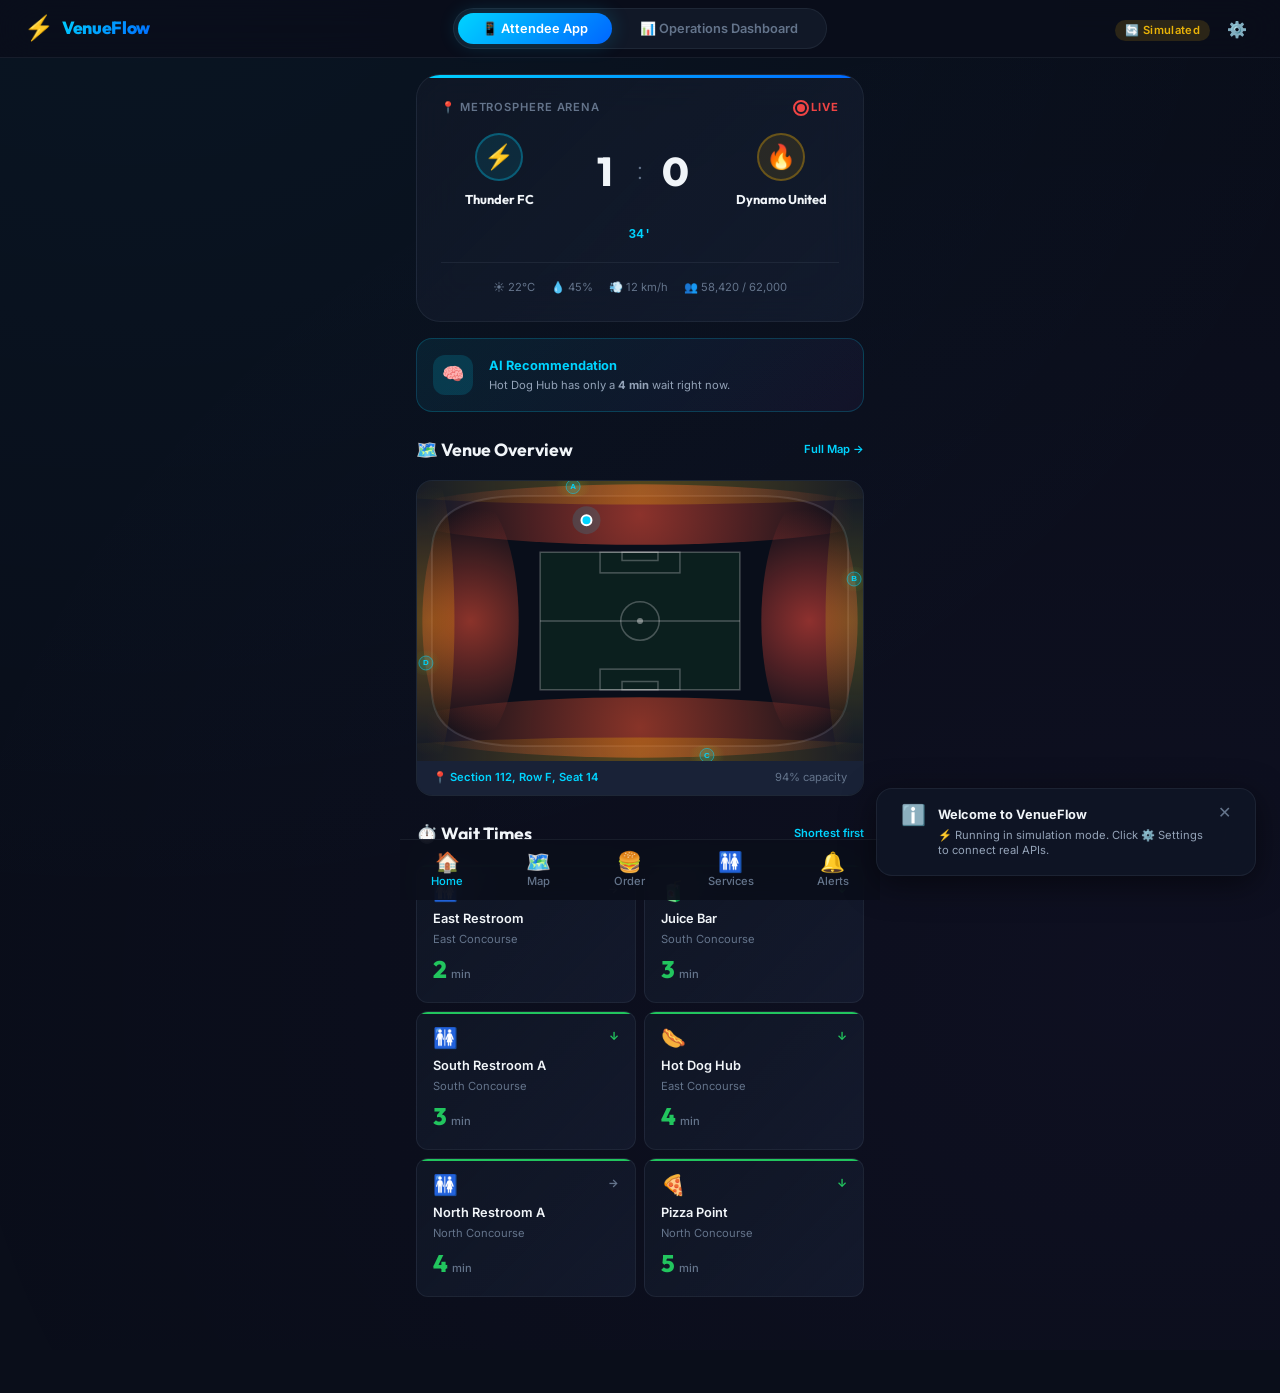
==== index.html @ 2299eb14 "feat: VenueFlow — Smart Venue Experience Platform - Dual-interface: Attendee App (mobile) + Operatio" ====
<!DOCTYPE html>
<html lang="en">
<head>
  <meta charset="UTF-8">
  <meta name="viewport" content="width=device-width, initial-scale=1.0">
  <meta name="description" content="VenueFlow — Smart Venue Experience Platform for real-time crowd intelligence, wait time optimization, and seamless event coordination at large-scale sporting venues.">
  <title>VenueFlow — Smart Venue Experience Platform</title>

  <!-- Stylesheets -->
  <link rel="stylesheet" href="css/global.css">
  <link rel="stylesheet" href="css/attendee.css">
  <link rel="stylesheet" href="css/dashboard.css">

  <!-- Favicon -->
  <link rel="icon" href="data:image/svg+xml,<svg xmlns='http://www.w3.org/2000/svg' viewBox='0 0 100 100'><text y='.9em' font-size='90'>⚡</text></svg>">
</head>
<body>

  <!-- ===== Top Bar ===== -->
  <header id="app-header" style="
    position: sticky;
    top: 0;
    z-index: 50;
    background: rgba(10, 14, 26, 0.85);
    backdrop-filter: blur(20px);
    -webkit-backdrop-filter: blur(20px);
    border-bottom: 1px solid var(--color-border);
    padding: var(--space-sm) var(--space-lg);
    display: flex;
    align-items: center;
    justify-content: center;
    gap: var(--space-lg);
  ">
    <!-- Logo -->
    <div style="
      display: flex;
      align-items: center;
      gap: var(--space-sm);
      position: absolute;
      left: var(--space-lg);
    ">
      <span style="font-size: 24px;">⚡</span>
      <span style="
        font-family: var(--font-heading);
        font-weight: 800;
        font-size: var(--text-lg);
        background: var(--gradient-blue);
        -webkit-background-clip: text;
        -webkit-text-fill-color: transparent;
        background-clip: text;
        letter-spacing: -0.02em;
      ">VenueFlow</span>
    </div>

    <!-- View Switcher -->
    <div class="view-switcher" id="view-switcher">
      <button class="view-switcher__btn view-switcher__btn--active" data-view="attendee">
        📱 Attendee App
      </button>
      <button class="view-switcher__btn" data-view="dashboard">
        📊 Operations Dashboard
      </button>
    </div>

    <!-- Right side: API status + Settings -->
    <div style="
      position: absolute;
      right: var(--space-lg);
      display: flex;
      align-items: center;
      gap: var(--space-sm);
    ">
      <span id="api-status-indicator">
        <span class="badge badge--yellow">🔄 Simulated</span>
      </span>
      <button class="btn btn-ghost btn-sm" id="settings-btn" title="API Settings" style="font-size:16px;padding:4px 8px">
        ⚙️
      </button>
    </div>
  </header>

  <!-- ===== Settings Modal ===== -->
  <div class="settings-modal-overlay" id="settings-modal-overlay">
    <div class="settings-modal" id="settings-modal-content">
      <!-- Content injected by app.js -->
    </div>
  </div>

  <!-- ===== Main Content ===== -->
  <main>
    <!-- Attendee View -->
    <div id="attendee-container" style="display: block;"></div>

    <!-- Dashboard View -->
    <div id="dashboard-container" style="display: none;"></div>
  </main>

  <!-- ===== Scripts ===== -->
  <script src="js/data.js"></script>
  <script src="js/api.js"></script>
  <script src="js/heatmap.js"></script>
  <script src="js/charts.js"></script>
  <script src="js/attendee.js"></script>
  <script src="js/dashboard.js"></script>
  <script src="js/app.js"></script>

</body>
</html>
---- css/global.css ----
/* ============================================================
   VenueFlow — Design System
   ============================================================ */

@import url('https://fonts.googleapis.com/css2?family=Inter:wght@300;400;500;600;700&family=Outfit:wght@400;500;600;700;800&display=swap');

/* --- Design Tokens --- */
:root {
  /* Primary palette */
  --color-bg-primary: #0a0e1a;
  --color-bg-secondary: #111827;
  --color-bg-card: rgba(17, 24, 39, 0.7);
  --color-bg-card-hover: rgba(24, 34, 56, 0.85);
  --color-bg-elevated: rgba(30, 41, 66, 0.6);

  /* Accent colors */
  --color-accent-blue: #00D4FF;
  --color-accent-blue-dim: rgba(0, 212, 255, 0.15);
  --color-accent-blue-glow: rgba(0, 212, 255, 0.3);
  --color-accent-amber: #FFB800;
  --color-accent-amber-dim: rgba(255, 184, 0, 0.15);
  --color-accent-purple: #A855F7;
  --color-accent-purple-dim: rgba(168, 85, 247, 0.15);

  /* Status colors */
  --color-green: #22C55E;
  --color-green-dim: rgba(34, 197, 94, 0.15);
  --color-yellow: #EAB308;
  --color-yellow-dim: rgba(234, 179, 8, 0.15);
  --color-orange: #F97316;
  --color-orange-dim: rgba(249, 115, 22, 0.15);
  --color-red: #EF4444;
  --color-red-dim: rgba(239, 68, 68, 0.15);

  /* Text */
  --color-text-primary: #F1F5F9;
  --color-text-secondary: #94A3B8;
  --color-text-muted: #64748B;
  --color-text-inverse: #0a0e1a;

  /* Borders */
  --color-border: rgba(148, 163, 184, 0.1);
  --color-border-hover: rgba(148, 163, 184, 0.25);
  --color-border-accent: rgba(0, 212, 255, 0.3);

  /* Gradients */
  --gradient-blue: linear-gradient(135deg, #00D4FF, #0066FF);
  --gradient-amber: linear-gradient(135deg, #FFB800, #FF6B00);
  --gradient-purple: linear-gradient(135deg, #A855F7, #6366F1);
  --gradient-green: linear-gradient(135deg, #22C55E, #16A34A);
  --gradient-red: linear-gradient(135deg, #EF4444, #DC2626);
  --gradient-card: linear-gradient(135deg, rgba(17, 24, 39, 0.8), rgba(30, 41, 66, 0.4));
  --gradient-hero: linear-gradient(180deg, rgba(0, 212, 255, 0.08) 0%, transparent 60%);

  /* Shadows */
  --shadow-sm: 0 1px 3px rgba(0, 0, 0, 0.3);
  --shadow-md: 0 4px 12px rgba(0, 0, 0, 0.4);
  --shadow-lg: 0 8px 32px rgba(0, 0, 0, 0.5);
  --shadow-glow-blue: 0 0 20px rgba(0, 212, 255, 0.2);
  --shadow-glow-amber: 0 0 20px rgba(255, 184, 0, 0.2);

  /* Spacing */
  --space-xs: 4px;
  --space-sm: 8px;
  --space-md: 16px;
  --space-lg: 24px;
  --space-xl: 32px;
  --space-2xl: 48px;
  --space-3xl: 64px;

  /* Radius */
  --radius-sm: 6px;
  --radius-md: 12px;
  --radius-lg: 16px;
  --radius-xl: 24px;
  --radius-full: 9999px;

  /* Typography */
  --font-body: 'Inter', -apple-system, BlinkMacSystemFont, sans-serif;
  --font-heading: 'Outfit', 'Inter', sans-serif;
  --font-mono: 'JetBrains Mono', 'Fira Code', monospace;

  /* Font sizes */
  --text-xs: 0.7rem;
  --text-sm: 0.8rem;
  --text-base: 0.95rem;
  --text-lg: 1.1rem;
  --text-xl: 1.25rem;
  --text-2xl: 1.5rem;
  --text-3xl: 2rem;
  --text-4xl: 2.5rem;

  /* Transitions */
  --transition-fast: 150ms ease;
  --transition-base: 250ms ease;
  --transition-slow: 400ms ease;
  --transition-spring: 500ms cubic-bezier(0.34, 1.56, 0.64, 1);
}

/* --- Reset & Base --- */
*, *::before, *::after {
  box-sizing: border-box;
  margin: 0;
  padding: 0;
}

html {
  font-size: 16px;
  scroll-behavior: smooth;
  -webkit-font-smoothing: antialiased;
  -moz-osx-font-smoothing: grayscale;
}

body {
  font-family: var(--font-body);
  background: var(--color-bg-primary);
  color: var(--color-text-primary);
  line-height: 1.6;
  min-height: 100vh;
  overflow-x: hidden;
}

/* Background ambient effect */
body::before {
  content: '';
  position: fixed;
  top: -50%;
  left: -50%;
  width: 200%;
  height: 200%;
  background: radial-gradient(ellipse at 30% 20%, rgba(0, 212, 255, 0.04) 0%, transparent 50%),
              radial-gradient(ellipse at 70% 80%, rgba(168, 85, 247, 0.03) 0%, transparent 50%);
  pointer-events: none;
  z-index: 0;
  animation: ambientShift 20s ease-in-out infinite alternate;
}

@keyframes ambientShift {
  0% { transform: translate(0, 0) rotate(0deg); }
  100% { transform: translate(-3%, 3%) rotate(2deg); }
}

/* --- Typography --- */
h1, h2, h3, h4, h5, h6 {
  font-family: var(--font-heading);
  font-weight: 700;
  line-height: 1.2;
  letter-spacing: -0.02em;
}

h1 { font-size: var(--text-4xl); }
h2 { font-size: var(--text-3xl); }
h3 { font-size: var(--text-2xl); }
h4 { font-size: var(--text-xl); }
h5 { font-size: var(--text-lg); }

/* --- Glass Card --- */
.glass-card {
  background: var(--gradient-card);
  border: 1px solid var(--color-border);
  border-radius: var(--radius-lg);
  backdrop-filter: blur(20px);
  -webkit-backdrop-filter: blur(20px);
  transition: border-color var(--transition-base), box-shadow var(--transition-base), transform var(--transition-base);
}

.glass-card:hover {
  border-color: var(--color-border-hover);
  box-shadow: var(--shadow-md);
}

.glass-card--interactive:hover {
  transform: translateY(-2px);
  box-shadow: var(--shadow-lg);
}

.glass-card--glow {
  box-shadow: var(--shadow-glow-blue);
  border-color: var(--color-border-accent);
}

/* --- Buttons --- */
.btn {
  display: inline-flex;
  align-items: center;
  justify-content: center;
  gap: var(--space-sm);
  padding: var(--space-sm) var(--space-md);
  border: 1px solid transparent;
  border-radius: var(--radius-md);
  font-family: var(--font-body);
  font-size: var(--text-sm);
  font-weight: 600;
  cursor: pointer;
  transition: all var(--transition-base);
  position: relative;
  overflow: hidden;
  text-decoration: none;
  white-space: nowrap;
}

.btn::after {
  content: '';
  position: absolute;
  inset: 0;
  background: rgba(255, 255, 255, 0);
  transition: background var(--transition-fast);
}

.btn:hover::after {
  background: rgba(255, 255, 255, 0.05);
}

.btn:active {
  transform: scale(0.97);
}

.btn-primary {
  background: var(--gradient-blue);
  color: white;
  box-shadow: var(--shadow-glow-blue);
}

.btn-primary:hover {
  box-shadow: 0 0 30px rgba(0, 212, 255, 0.35);
}

.btn-secondary {
  background: var(--color-bg-elevated);
  color: var(--color-text-primary);
  border-color: var(--color-border);
}

.btn-secondary:hover {
  border-color: var(--color-border-hover);
  background: var(--color-bg-card-hover);
}

.btn-ghost {
  background: transparent;
  color: var(--color-text-secondary);
}

.btn-ghost:hover {
  color: var(--color-text-primary);
  background: var(--color-bg-elevated);
}

.btn-danger {
  background: var(--gradient-red);
  color: white;
}

.btn-sm {
  padding: var(--space-xs) var(--space-sm);
  font-size: var(--text-xs);
  border-radius: var(--radius-sm);
}

.btn-lg {
  padding: var(--space-md) var(--space-xl);
  font-size: var(--text-base);
  border-radius: var(--radius-lg);
}

/* --- Badges --- */
.badge {
  display: inline-flex;
  align-items: center;
  gap: 4px;
  padding: 2px 10px;
  border-radius: var(--radius-full);
  font-size: var(--text-xs);
  font-weight: 600;
  letter-spacing: 0.03em;
}

.badge--green { background: var(--color-green-dim); color: var(--color-green); }
.badge--yellow { background: var(--color-yellow-dim); color: var(--color-yellow); }
.badge--orange { background: var(--color-orange-dim); color: var(--color-orange); }
.badge--red { background: var(--color-red-dim); color: var(--color-red); }
.badge--blue { background: var(--color-accent-blue-dim); color: var(--color-accent-blue); }
.badge--purple { background: var(--color-accent-purple-dim); color: var(--color-accent-purple); }
.badge--amber { background: var(--color-accent-amber-dim); color: var(--color-accent-amber); }

/* --- Live indicator --- */
.live-dot {
  width: 8px;
  height: 8px;
  border-radius: 50%;
  background: var(--color-red);
  display: inline-block;
  position: relative;
  animation: livePulse 2s ease-in-out infinite;
}

.live-dot::after {
  content: '';
  position: absolute;
  inset: -4px;
  border-radius: 50%;
  border: 2px solid var(--color-red);
  animation: liveRing 2s ease-out infinite;
}

@keyframes livePulse {
  0%, 100% { opacity: 1; transform: scale(1); }
  50% { opacity: 0.7; transform: scale(0.85); }
}

@keyframes liveRing {
  0% { transform: scale(0.8); opacity: 0.8; }
  100% { transform: scale(2); opacity: 0; }
}

/* --- Progress Bar --- */
.progress-bar {
  width: 100%;
  height: 6px;
  background: var(--color-bg-elevated);
  border-radius: var(--radius-full);
  overflow: hidden;
  position: relative;
}

.progress-bar__fill {
  height: 100%;
  border-radius: var(--radius-full);
  transition: width var(--transition-slow);
  position: relative;
}

.progress-bar__fill::after {
  content: '';
  position: absolute;
  top: 0;
  right: 0;
  width: 30px;
  height: 100%;
  background: linear-gradient(90deg, transparent, rgba(255,255,255,0.3));
  animation: progressShine 2s ease-in-out infinite;
}

@keyframes progressShine {
  0% { opacity: 0; }
  50% { opacity: 1; }
  100% { opacity: 0; }
}

/* --- Stat Card --- */
.stat-value {
  font-family: var(--font-heading);
  font-weight: 800;
  font-size: var(--text-3xl);
  line-height: 1;
  background: var(--gradient-blue);
  -webkit-background-clip: text;
  -webkit-text-fill-color: transparent;
  background-clip: text;
}

.stat-value--amber {
  background: var(--gradient-amber);
  -webkit-background-clip: text;
  background-clip: text;
}

.stat-value--green {
  background: var(--gradient-green);
  -webkit-background-clip: text;
  background-clip: text;
}

.stat-value--purple {
  background: var(--gradient-purple);
  -webkit-background-clip: text;
  background-clip: text;
}

.stat-value--red {
  background: var(--gradient-red);
  -webkit-background-clip: text;
  background-clip: text;
}

.stat-label {
  font-size: var(--text-sm);
  color: var(--color-text-secondary);
  font-weight: 500;
  text-transform: uppercase;
  letter-spacing: 0.06em;
}

/* --- Scrollbar --- */
::-webkit-scrollbar {
  width: 6px;
  height: 6px;
}

::-webkit-scrollbar-track {
  background: transparent;
}

::-webkit-scrollbar-thumb {
  background: var(--color-border-hover);
  border-radius: var(--radius-full);
}

::-webkit-scrollbar-thumb:hover {
  background: var(--color-text-muted);
}

/* --- Utility --- */
.sr-only {
  position: absolute;
  width: 1px;
  height: 1px;
  padding: 0;
  margin: -1px;
  overflow: hidden;
  clip: rect(0, 0, 0, 0);
  border: 0;
}

.text-gradient-blue {
  background: var(--gradient-blue);
  -webkit-background-clip: text;
  -webkit-text-fill-color: transparent;
  background-clip: text;
}

.text-gradient-amber {
  background: var(--gradient-amber);
  -webkit-background-clip: text;
  -webkit-text-fill-color: transparent;
  background-clip: text;
}

/* Count up animation helper */
.count-up {
  display: inline-block;
  transition: transform var(--transition-fast);
}

/* Fade/slide in */
@keyframes fadeInUp {
  from { opacity: 0; transform: translateY(20px); }
  to { opacity: 1; transform: translateY(0); }
}

@keyframes fadeIn {
  from { opacity: 0; }
  to { opacity: 1; }
}

@keyframes slideInRight {
  from { opacity: 0; transform: translateX(30px); }
  to { opacity: 1; transform: translateX(0); }
}

@keyframes slideInLeft {
  from { opacity: 0; transform: translateX(-30px); }
  to { opacity: 1; transform: translateX(0); }
}

.animate-fade-in { animation: fadeIn var(--transition-slow) ease both; }
.animate-fade-in-up { animation: fadeInUp var(--transition-slow) ease both; }
.animate-slide-right { animation: slideInRight var(--transition-slow) ease both; }
.animate-slide-left { animation: slideInLeft var(--transition-slow) ease both; }

/* Stagger children */
.stagger > *:nth-child(1) { animation-delay: 0ms; }
.stagger > *:nth-child(2) { animation-delay: 60ms; }
.stagger > *:nth-child(3) { animation-delay: 120ms; }
.stagger > *:nth-child(4) { animation-delay: 180ms; }
.stagger > *:nth-child(5) { animation-delay: 240ms; }
.stagger > *:nth-child(6) { animation-delay: 300ms; }
.stagger > *:nth-child(7) { animation-delay: 360ms; }
.stagger > *:nth-child(8) { animation-delay: 420ms; }

/* --- View Switch Tabs --- */
.view-switcher {
  display: flex;
  gap: var(--space-xs);
  background: var(--color-bg-secondary);
  padding: 4px;
  border-radius: var(--radius-full);
  border: 1px solid var(--color-border);
  width: fit-content;
}

.view-switcher__btn {
  padding: var(--space-sm) var(--space-lg);
  border: none;
  border-radius: var(--radius-full);
  font-family: var(--font-body);
  font-size: var(--text-sm);
  font-weight: 600;
  cursor: pointer;
  transition: all var(--transition-base);
  background: transparent;
  color: var(--color-text-muted);
}

.view-switcher__btn:hover {
  color: var(--color-text-secondary);
}

.view-switcher__btn--active {
  background: var(--gradient-blue);
  color: white;
  box-shadow: var(--shadow-glow-blue);
}

/* --- Tooltip --- */
.tooltip {
  position: relative;
}

.tooltip::after {
  content: attr(data-tooltip);
  position: absolute;
  bottom: 120%;
  left: 50%;
  transform: translateX(-50%) translateY(4px);
  background: var(--color-bg-card);
  color: var(--color-text-primary);
  padding: 4px 10px;
  border-radius: var(--radius-sm);
  font-size: var(--text-xs);
  white-space: nowrap;
  opacity: 0;
  pointer-events: none;
  transition: all var(--transition-fast);
  border: 1px solid var(--color-border);
}

.tooltip:hover::after {
  opacity: 1;
  transform: translateX(-50%) translateY(0);
}

/* --- Container --- */
.container {
  width: 100%;
  max-width: 1400px;
  margin: 0 auto;
  padding: 0 var(--space-lg);
}

/* --- Grid --- */
.grid {
  display: grid;
  gap: var(--space-md);
}

.grid-2 { grid-template-columns: repeat(2, 1fr); }
.grid-3 { grid-template-columns: repeat(3, 1fr); }
.grid-4 { grid-template-columns: repeat(4, 1fr); }
.grid-5 { grid-template-columns: repeat(5, 1fr); }

@media (max-width: 1024px) {
  .grid-4, .grid-5 { grid-template-columns: repeat(2, 1fr); }
  .grid-3 { grid-template-columns: repeat(2, 1fr); }
}

@media (max-width: 640px) {
  .grid-2, .grid-3, .grid-4, .grid-5 { grid-template-columns: 1fr; }
}

/* --- Loading shimmer --- */
.shimmer {
  background: linear-gradient(90deg, var(--color-bg-secondary) 25%, var(--color-bg-elevated) 50%, var(--color-bg-secondary) 75%);
  background-size: 200% 100%;
  animation: shimmer 1.5s infinite;
}

@keyframes shimmer {
  0% { background-position: 200% 0; }
  100% { background-position: -200% 0; }
}

/* --- Notification toast --- */
.toast {
  position: fixed;
  bottom: var(--space-lg);
  right: var(--space-lg);
  background: var(--color-bg-card);
  border: 1px solid var(--color-border);
  border-radius: var(--radius-lg);
  padding: var(--space-md) var(--space-lg);
  backdrop-filter: blur(20px);
  box-shadow: var(--shadow-lg);
  z-index: 1000;
  animation: slideInRight var(--transition-slow) ease both;
  max-width: 380px;
}

.toast--success { border-color: rgba(34, 197, 94, 0.4); }
.toast--warning { border-color: rgba(234, 179, 8, 0.4); }
.toast--error { border-color: rgba(239, 68, 68, 0.4); }

/* Number animation */
@keyframes countPulse {
  0% { transform: scale(1); }
  50% { transform: scale(1.08); }
  100% { transform: scale(1); }
}

/* ============================================================
   Settings Modal
   ============================================================ */

.settings-modal-overlay {
  position: fixed;
  inset: 0;
  background: rgba(0, 0, 0, 0.6);
  backdrop-filter: blur(8px);
  -webkit-backdrop-filter: blur(8px);
  z-index: 2000;
  display: flex;
  align-items: center;
  justify-content: center;
  opacity: 0;
  pointer-events: none;
  transition: opacity var(--transition-base);
}

.settings-modal--open {
  opacity: 1;
  pointer-events: all;
}

.settings-modal--open .settings-modal {
  transform: translateY(0) scale(1);
  opacity: 1;
}

.settings-modal {
  background: var(--color-bg-secondary);
  border: 1px solid var(--color-border);
  border-radius: var(--radius-xl);
  width: 90%;
  max-width: 580px;
  max-height: 85vh;
  overflow: hidden;
  display: flex;
  flex-direction: column;
  box-shadow: 0 24px 80px rgba(0, 0, 0, 0.5);
  transform: translateY(20px) scale(0.97);
  opacity: 0;
  transition: transform var(--transition-slow), opacity var(--transition-slow);
}

.settings-header {
  display: flex;
  align-items: center;
  justify-content: space-between;
  padding: var(--space-lg);
  border-bottom: 1px solid var(--color-border);
  flex-shrink: 0;
}

.settings-body {
  padding: var(--space-lg);
  overflow-y: auto;
  flex: 1;
}

.settings-footer {
  display: flex;
  align-items: center;
  justify-content: flex-end;
  gap: var(--space-sm);
  padding: var(--space-md) var(--space-lg);
  border-top: 1px solid var(--color-border);
  flex-shrink: 0;
}

.settings-section {
  margin-bottom: var(--space-lg);
  padding-bottom: var(--space-lg);
  border-bottom: 1px solid var(--color-border);
}

.settings-section:last-child {
  border-bottom: none;
  margin-bottom: 0;
  padding-bottom: 0;
}

.settings-section__header {
  display: flex;
  align-items: center;
  justify-content: space-between;
  margin-bottom: var(--space-sm);
}

.settings-section__title {
  font-family: var(--font-heading);
  font-size: var(--text-base);
  font-weight: 700;
  color: var(--color-text-primary);
}

.settings-section__desc {
  font-size: var(--text-xs);
  color: var(--color-text-muted);
  margin-bottom: var(--space-md);
  line-height: 1.5;
}

.settings-field {
  margin-bottom: var(--space-md);
}

.settings-label {
  display: block;
  font-size: var(--text-xs);
  font-weight: 600;
  color: var(--color-text-secondary);
  margin-bottom: var(--space-xs);
  text-transform: uppercase;
  letter-spacing: 0.05em;
}

.settings-input {
  width: 100%;
  padding: var(--space-sm) var(--space-md);
  background: var(--color-bg-primary);
  border: 1px solid var(--color-border);
  border-radius: var(--radius-md);
  color: var(--color-text-primary);
  font-family: var(--font-body);
  font-size: var(--text-sm);
  transition: border-color var(--transition-fast), box-shadow var(--transition-fast);
  outline: none;
}

.settings-input:focus {
  border-color: var(--color-accent-blue);
  box-shadow: 0 0 0 3px var(--color-accent-blue-dim);
}

.settings-input::placeholder {
  color: var(--color-text-muted);
}

.settings-input-group {
  display: flex;
  gap: var(--space-sm);
}

.settings-input-group .settings-input {
  flex: 1;
}

.settings-row {
  display: flex;
  gap: var(--space-md);
}

.settings-error {
  font-size: var(--text-xs);
  color: var(--color-red);
  margin-top: var(--space-xs);
  padding: var(--space-xs) var(--space-sm);
  background: var(--color-red-dim);
  border-radius: var(--radius-sm);
}

.settings-success {
  font-size: var(--text-xs);
  color: var(--color-green);
  margin-top: var(--space-xs);
  padding: var(--space-xs) var(--space-sm);
  background: var(--color-green-dim);
  border-radius: var(--radius-sm);
}
---- css/attendee.css ----
/* ============================================================
   VenueFlow — Attendee App Styles
   ============================================================ */

.attendee-view {
  max-width: 480px;
  margin: 0 auto;
  padding: var(--space-md);
  padding-bottom: 80px;
  position: relative;
  z-index: 1;
}

/* --- Match Header --- */
.match-header {
  background: var(--gradient-card);
  border: 1px solid var(--color-border);
  border-radius: var(--radius-xl);
  padding: var(--space-lg);
  margin-bottom: var(--space-md);
  position: relative;
  overflow: hidden;
}

.match-header::before {
  content: '';
  position: absolute;
  top: 0;
  left: 0;
  right: 0;
  height: 3px;
  background: var(--gradient-blue);
}

.match-header__venue {
  display: flex;
  align-items: center;
  justify-content: space-between;
  margin-bottom: var(--space-md);
}

.match-header__venue-name {
  font-size: var(--text-xs);
  color: var(--color-text-muted);
  text-transform: uppercase;
  letter-spacing: 0.08em;
  font-weight: 600;
}

.match-header__live {
  display: flex;
  align-items: center;
  gap: 6px;
  font-size: var(--text-xs);
  font-weight: 700;
  color: var(--color-red);
  text-transform: uppercase;
  letter-spacing: 0.08em;
}

.match-header__teams {
  display: flex;
  align-items: center;
  justify-content: center;
  gap: var(--space-lg);
  margin-bottom: var(--space-md);
}

.match-header__team {
  text-align: center;
  flex: 1;
}

.match-header__team-logo {
  width: 48px;
  height: 48px;
  border-radius: 50%;
  display: flex;
  align-items: center;
  justify-content: center;
  font-size: 24px;
  margin: 0 auto var(--space-sm);
  border: 2px solid var(--color-border);
}

.match-header__team-logo--home {
  background: rgba(0, 212, 255, 0.1);
  border-color: rgba(0, 212, 255, 0.3);
}

.match-header__team-logo--away {
  background: rgba(255, 184, 0, 0.1);
  border-color: rgba(255, 184, 0, 0.3);
}

.match-header__team-name {
  font-family: var(--font-heading);
  font-size: var(--text-sm);
  font-weight: 700;
  color: var(--color-text-primary);
}

.match-header__score {
  display: flex;
  align-items: center;
  gap: var(--space-sm);
}

.match-header__score-num {
  font-family: var(--font-heading);
  font-size: var(--text-4xl);
  font-weight: 800;
  color: var(--color-text-primary);
  width: 48px;
  text-align: center;
  line-height: 1;
}

.match-header__score-dash {
  font-size: var(--text-2xl);
  color: var(--color-text-muted);
  font-weight: 300;
}

.match-header__minute {
  text-align: center;
  font-size: var(--text-sm);
  color: var(--color-accent-blue);
  font-weight: 700;
  font-family: var(--font-mono);
}

.match-header__weather {
  display: flex;
  align-items: center;
  justify-content: center;
  gap: var(--space-md);
  margin-top: var(--space-md);
  padding-top: var(--space-md);
  border-top: 1px solid var(--color-border);
  font-size: var(--text-xs);
  color: var(--color-text-muted);
}

/* --- Section Headers --- */
.section-header {
  display: flex;
  align-items: center;
  justify-content: space-between;
  margin-bottom: var(--space-md);
  margin-top: var(--space-lg);
}

.section-header__title {
  font-family: var(--font-heading);
  font-size: var(--text-lg);
  font-weight: 700;
  color: var(--color-text-primary);
  display: flex;
  align-items: center;
  gap: var(--space-sm);
}

.section-header__action {
  font-size: var(--text-xs);
  color: var(--color-accent-blue);
  cursor: pointer;
  font-weight: 600;
  text-decoration: none;
  transition: opacity var(--transition-fast);
}

.section-header__action:hover {
  opacity: 0.8;
}

/* --- Venue Map --- */
.venue-map-container {
  border-radius: var(--radius-lg);
  overflow: hidden;
  border: 1px solid var(--color-border);
  margin-bottom: var(--space-md);
  position: relative;
  background: var(--color-bg-secondary);
}

.venue-map-canvas {
  width: 100%;
  height: 280px;
  display: block;
  cursor: pointer;
}

.venue-map__info {
  padding: var(--space-sm) var(--space-md);
  background: var(--color-bg-elevated);
  display: flex;
  align-items: center;
  justify-content: space-between;
  font-size: var(--text-xs);
}

.venue-map__seat {
  color: var(--color-accent-blue);
  font-weight: 600;
}

.venue-map__capacity {
  color: var(--color-text-muted);
}

/* --- Wait Time Cards --- */
.wait-grid {
  display: grid;
  grid-template-columns: 1fr 1fr;
  gap: var(--space-sm);
  margin-bottom: var(--space-md);
}

.wait-card {
  background: var(--gradient-card);
  border: 1px solid var(--color-border);
  border-radius: var(--radius-md);
  padding: var(--space-md);
  transition: all var(--transition-base);
  cursor: pointer;
  position: relative;
  overflow: hidden;
}

.wait-card:hover {
  border-color: var(--color-border-hover);
  transform: translateY(-2px);
  box-shadow: var(--shadow-md);
}

.wait-card::before {
  content: '';
  position: absolute;
  top: 0;
  left: 0;
  right: 0;
  height: 2px;
}

.wait-card--green::before { background: var(--color-green); }
.wait-card--yellow::before { background: var(--color-yellow); }
.wait-card--orange::before { background: var(--color-orange); }
.wait-card--red::before { background: var(--color-red); }

.wait-card__header {
  display: flex;
  align-items: flex-start;
  justify-content: space-between;
  margin-bottom: var(--space-sm);
}

.wait-card__icon {
  font-size: 20px;
  line-height: 1;
}

.wait-card__trend {
  font-size: var(--text-xs);
  font-weight: 700;
}

.wait-card__trend--up { color: var(--color-red); }
.wait-card__trend--down { color: var(--color-green); }
.wait-card__trend--stable { color: var(--color-text-muted); }

.wait-card__name {
  font-size: var(--text-sm);
  font-weight: 600;
  color: var(--color-text-primary);
  margin-bottom: 2px;
  white-space: nowrap;
  overflow: hidden;
  text-overflow: ellipsis;
}

.wait-card__zone {
  font-size: var(--text-xs);
  color: var(--color-text-muted);
  margin-bottom: var(--space-sm);
}

.wait-card__time {
  font-family: var(--font-heading);
  font-size: var(--text-2xl);
  font-weight: 800;
  line-height: 1;
}

.wait-card__time--green { color: var(--color-green); }
.wait-card__time--yellow { color: var(--color-yellow); }
.wait-card__time--orange { color: var(--color-orange); }
.wait-card__time--red { color: var(--color-red); }

.wait-card__unit {
  font-size: var(--text-xs);
  color: var(--color-text-muted);
  font-weight: 500;
}

/* --- Smart Suggestion --- */
.smart-suggestion {
  background: linear-gradient(135deg, rgba(0, 212, 255, 0.08), rgba(168, 85, 247, 0.05));
  border: 1px solid rgba(0, 212, 255, 0.2);
  border-radius: var(--radius-lg);
  padding: var(--space-md);
  margin-bottom: var(--space-md);
  display: flex;
  align-items: center;
  gap: var(--space-md);
}

.smart-suggestion__icon {
  width: 40px;
  height: 40px;
  border-radius: var(--radius-md);
  background: var(--color-accent-blue-dim);
  display: flex;
  align-items: center;
  justify-content: center;
  font-size: 18px;
  flex-shrink: 0;
}

.smart-suggestion__text {
  flex: 1;
}

.smart-suggestion__title {
  font-size: var(--text-sm);
  font-weight: 700;
  color: var(--color-accent-blue);
  margin-bottom: 2px;
}

.smart-suggestion__desc {
  font-size: var(--text-xs);
  color: var(--color-text-secondary);
  line-height: 1.4;
}

/* --- Navigation Route --- */
.route-card {
  background: var(--gradient-card);
  border: 1px solid var(--color-border);
  border-radius: var(--radius-lg);
  padding: var(--space-md);
  margin-bottom: var(--space-sm);
  display: flex;
  align-items: center;
  gap: var(--space-md);
  cursor: pointer;
  transition: all var(--transition-base);
}

.route-card:hover {
  border-color: var(--color-border-hover);
  transform: translateX(4px);
}

.route-card__icon {
  font-size: 28px;
  flex-shrink: 0;
}

.route-card__info {
  flex: 1;
}

.route-card__name {
  font-size: var(--text-sm);
  font-weight: 700;
  color: var(--color-text-primary);
}

.route-card__details {
  font-size: var(--text-xs);
  color: var(--color-text-muted);
  display: flex;
  gap: var(--space-md);
  margin-top: 2px;
}

.route-card__time {
  font-family: var(--font-heading);
  font-size: var(--text-xl);
  font-weight: 800;
  color: var(--color-accent-blue);
  flex-shrink: 0;
}

.route-card__time-unit {
  font-size: var(--text-xs);
  color: var(--color-text-muted);
  font-weight: 500;
}

/* --- Food Menu --- */
.food-tabs {
  display: flex;
  gap: var(--space-xs);
  margin-bottom: var(--space-md);
}

.food-tab {
  padding: var(--space-xs) var(--space-md);
  border-radius: var(--radius-full);
  font-size: var(--text-xs);
  font-weight: 600;
  cursor: pointer;
  border: 1px solid var(--color-border);
  background: transparent;
  color: var(--color-text-secondary);
  font-family: var(--font-body);
  transition: all var(--transition-fast);
}

.food-tab:hover {
  border-color: var(--color-border-hover);
  color: var(--color-text-primary);
}

.food-tab--active {
  background: var(--gradient-blue);
  border-color: transparent;
  color: white;
}

.food-item {
  background: var(--gradient-card);
  border: 1px solid var(--color-border);
  border-radius: var(--radius-md);
  padding: var(--space-md);
  margin-bottom: var(--space-sm);
  display: flex;
  align-items: center;
  gap: var(--space-md);
  transition: all var(--transition-base);
}

.food-item:hover {
  border-color: var(--color-border-hover);
}

.food-item__icon {
  font-size: 28px;
  flex-shrink: 0;
}

.food-item__info {
  flex: 1;
}

.food-item__name {
  font-size: var(--text-sm);
  font-weight: 700;
  color: var(--color-text-primary);
}

.food-item__stand {
  font-size: var(--text-xs);
  color: var(--color-text-muted);
}

.food-item__right {
  text-align: right;
  flex-shrink: 0;
}

.food-item__price {
  font-family: var(--font-heading);
  font-size: var(--text-lg);
  font-weight: 700;
  color: var(--color-text-primary);
}

.food-item__prep {
  font-size: var(--text-xs);
  color: var(--color-text-muted);
}

.food-item__btn {
  margin-top: 4px;
  padding: 4px 14px;
  border-radius: var(--radius-full);
  border: none;
  background: var(--gradient-blue);
  color: white;
  font-size: var(--text-xs);
  font-weight: 700;
  cursor: pointer;
  font-family: var(--font-body);
  transition: all var(--transition-fast);
}

.food-item__btn:hover {
  box-shadow: var(--shadow-glow-blue);
}

.food-item__btn:active {
  transform: scale(0.95);
}

/* --- Orders --- */
.order-card {
  background: var(--gradient-card);
  border: 1px solid var(--color-border);
  border-radius: var(--radius-md);
  padding: var(--space-md);
  margin-bottom: var(--space-sm);
  display: flex;
  align-items: center;
  gap: var(--space-md);
  animation: fadeInUp var(--transition-slow) ease both;
}

.order-card__icon {
  font-size: 24px;
}

.order-card__info {
  flex: 1;
}

.order-card__name {
  font-size: var(--text-sm);
  font-weight: 600;
  color: var(--color-text-primary);
}

.order-card__id {
  font-size: var(--text-xs);
  color: var(--color-text-muted);
  font-family: var(--font-mono);
}

.order-card__status {
  padding: 3px 10px;
  border-radius: var(--radius-full);
  font-size: var(--text-xs);
  font-weight: 700;
  text-transform: uppercase;
  letter-spacing: 0.05em;
}

.order-card__status--preparing {
  background: var(--color-accent-amber-dim);
  color: var(--color-accent-amber);
}

.order-card__status--ready {
  background: var(--color-green-dim);
  color: var(--color-green);
  animation: countPulse 1s ease infinite;
}

.order-card__status--picked_up {
  background: var(--color-bg-elevated);
  color: var(--color-text-muted);
}

/* --- Notifications --- */
.notif-list {
  margin-bottom: var(--space-md);
}

.notif-card {
  background: var(--gradient-card);
  border: 1px solid var(--color-border);
  border-radius: var(--radius-md);
  padding: var(--space-md);
  margin-bottom: var(--space-sm);
  transition: all var(--transition-base);
  animation: slideInRight var(--transition-slow) ease both;
}

.notif-card--event {
  border-left: 3px solid var(--color-accent-blue);
}

.notif-card--suggestion {
  border-left: 3px solid var(--color-accent-amber);
}

.notif-card__header {
  display: flex;
  align-items: center;
  justify-content: space-between;
  margin-bottom: 4px;
}

.notif-card__title {
  font-size: var(--text-sm);
  font-weight: 700;
  color: var(--color-text-primary);
}

.notif-card__time {
  font-size: var(--text-xs);
  color: var(--color-text-muted);
}

.notif-card__desc {
  font-size: var(--text-xs);
  color: var(--color-text-secondary);
  line-height: 1.4;
}

/* --- Bottom Nav --- */
.bottom-nav {
  position: fixed;
  bottom: 0;
  left: 50%;
  transform: translateX(-50%);
  width: 100%;
  max-width: 480px;
  background: rgba(10, 14, 26, 0.9);
  backdrop-filter: blur(20px);
  -webkit-backdrop-filter: blur(20px);
  border-top: 1px solid var(--color-border);
  display: flex;
  justify-content: space-around;
  padding: var(--space-sm) 0;
  z-index: 100;
}

.bottom-nav__item {
  display: flex;
  flex-direction: column;
  align-items: center;
  gap: 2px;
  padding: var(--space-xs) var(--space-sm);
  cursor: pointer;
  color: var(--color-text-muted);
  transition: color var(--transition-fast);
  font-size: var(--text-xs);
  font-weight: 500;
  border: none;
  background: none;
  font-family: var(--font-body);
}

.bottom-nav__item:hover {
  color: var(--color-text-secondary);
}

.bottom-nav__item--active {
  color: var(--color-accent-blue);
}

.bottom-nav__icon {
  font-size: 20px;
  line-height: 1;
}

/* --- Tab Content --- */
.tab-content {
  display: none;
}

.tab-content--active {
  display: block;
  animation: fadeIn var(--transition-base) ease both;
}

/* ============================================================
   Click-and-Collect — Pickup Banner & Order Timeline
   ============================================================ */

.pickup-banner {
  background: linear-gradient(135deg, rgba(34, 197, 94, 0.15), rgba(34, 197, 94, 0.05));
  border: 1px solid rgba(34, 197, 94, 0.4);
  border-radius: var(--radius-lg);
  padding: var(--space-md);
  margin-bottom: var(--space-md);
  display: flex;
  align-items: center;
  gap: var(--space-md);
  animation: fadeInUp var(--transition-slow) ease both;
  position: relative;
}

.pickup-banner__pulse {
  width: 12px;
  height: 12px;
  border-radius: 50%;
  background: var(--color-green);
  flex-shrink: 0;
  animation: livePulse 1.5s ease-in-out infinite;
  box-shadow: 0 0 12px rgba(34, 197, 94, 0.5);
}

.pickup-banner__content {
  flex: 1;
}

.pickup-banner__title {
  font-size: var(--text-sm);
  font-weight: 700;
  color: var(--color-green);
}

.pickup-banner__desc {
  font-size: var(--text-xs);
  color: var(--color-text-secondary);
  line-height: 1.4;
}

.pickup-banner__dismiss {
  background: none;
  border: none;
  color: var(--color-text-muted);
  cursor: pointer;
  font-size: 16px;
  padding: 4px;
}

/* Order Timeline */
.order-timeline {
  background: var(--gradient-card);
  border: 1px solid var(--color-border);
  border-radius: var(--radius-lg);
  padding: var(--space-md);
  margin-bottom: var(--space-sm);
  animation: fadeInUp var(--transition-slow) ease both;
}

.order-timeline--ready {
  border-color: rgba(34, 197, 94, 0.4);
  box-shadow: 0 0 20px rgba(34, 197, 94, 0.1);
}

.order-timeline__header {
  display: flex;
  align-items: center;
  justify-content: space-between;
  margin-bottom: var(--space-md);
}

.order-timeline__item-info {
  display: flex;
  align-items: center;
  gap: var(--space-sm);
}

.order-timeline__name {
  font-size: var(--text-sm);
  font-weight: 700;
  color: var(--color-text-primary);
}

.order-timeline__id {
  font-size: var(--text-xs);
  color: var(--color-text-muted);
  font-family: var(--font-mono);
}

.order-timeline__status {
  font-size: var(--text-xs);
  font-weight: 700;
  padding: 4px 10px;
  border-radius: var(--radius-full);
}

.order-timeline__status--confirmed { background: var(--color-accent-blue-dim); color: var(--color-accent-blue); }
.order-timeline__status--preparing { background: var(--color-accent-amber-dim); color: var(--color-accent-amber); }
.order-timeline__status--ready { background: var(--color-green-dim); color: var(--color-green); animation: countPulse 1.2s ease infinite; }
.order-timeline__status--picked_up { background: var(--color-bg-elevated); color: var(--color-text-muted); }

.order-timeline__steps {
  display: flex;
  align-items: center;
  gap: 0;
  margin-bottom: var(--space-md);
}

.timeline-step {
  display: flex;
  flex-direction: column;
  align-items: center;
  gap: 4px;
  flex-shrink: 0;
}

.timeline-step__dot {
  width: 28px;
  height: 28px;
  border-radius: 50%;
  background: var(--color-bg-elevated);
  border: 2px solid var(--color-border);
  display: flex;
  align-items: center;
  justify-content: center;
  font-size: 11px;
  transition: all var(--transition-base);
}

.timeline-step--done .timeline-step__dot {
  background: var(--color-accent-blue-dim);
  border-color: var(--color-accent-blue);
  color: var(--color-accent-blue);
}

.timeline-step--current .timeline-step__dot {
  background: var(--gradient-blue);
  border-color: transparent;
  color: white;
  box-shadow: 0 0 12px rgba(0, 212, 255, 0.4);
}

.timeline-step__label {
  font-size: 9px;
  color: var(--color-text-muted);
  font-weight: 600;
  text-align: center;
  white-space: nowrap;
}

.timeline-step--done .timeline-step__label {
  color: var(--color-accent-blue);
}

.timeline-step__line {
  flex: 1;
  height: 2px;
  background: var(--color-border);
  min-width: 20px;
  margin-bottom: 18px;
  transition: background var(--transition-base);
}

.timeline-step__line--done {
  background: var(--color-accent-blue);
}

.order-timeline__pickup {
  background: var(--color-green-dim);
  border: 1px solid rgba(34, 197, 94, 0.3);
  border-radius: var(--radius-md);
  padding: var(--space-sm) var(--space-md);
  font-size: var(--text-xs);
  color: var(--color-green);
  line-height: 1.4;
}

/* Food wait indicator */
.food-item__wait-indicator {
  display: flex;
  align-items: center;
  gap: 4px;
  font-size: var(--text-xs);
  color: var(--color-text-muted);
  margin-top: 2px;
}

.food-item__wait-dot {
  width: 6px;
  height: 6px;
  border-radius: 50%;
}

.food-item__wait-dot--green { background: var(--color-green); }
.food-item__wait-dot--yellow { background: var(--color-yellow); }
.food-item__wait-dot--red { background: var(--color-red); }

/* ============================================================
   Virtual Bathroom Queue
   ============================================================ */

.restroom-grid {
  display: grid;
  grid-template-columns: 1fr;
  gap: var(--space-sm);
  margin-bottom: var(--space-md);
}

.restroom-card {
  background: var(--gradient-card);
  border: 1px solid var(--color-border);
  border-radius: var(--radius-lg);
  padding: var(--space-md);
  position: relative;
  overflow: hidden;
  transition: all var(--transition-base);
}

.restroom-card::before {
  content: '';
  position: absolute;
  top: 0; left: 0; right: 0;
  height: 3px;
}

.restroom-card--green::before { background: var(--color-green); }
.restroom-card--yellow::before { background: var(--color-yellow); }
.restroom-card--orange::before { background: var(--color-orange); }
.restroom-card--red::before { background: var(--color-red); }

.restroom-card__header {
  display: flex;
  align-items: center;
  justify-content: space-between;
  margin-bottom: 4px;
}

.restroom-card__name {
  font-size: var(--text-sm);
  font-weight: 700;
  color: var(--color-text-primary);
}

.restroom-card__sensor-badge {
  display: flex;
  align-items: center;
  gap: 4px;
  font-size: 9px;
  font-weight: 600;
  color: var(--color-green);
  text-transform: uppercase;
  letter-spacing: 0.06em;
}

.restroom-card__sensor-dot {
  width: 5px;
  height: 5px;
  border-radius: 50%;
  background: var(--color-green);
  animation: livePulse 2s ease-in-out infinite;
}

.restroom-card__zone {
  font-size: var(--text-xs);
  color: var(--color-text-muted);
  margin-bottom: var(--space-sm);
}

.restroom-card__metrics {
  display: grid;
  grid-template-columns: repeat(3, 1fr);
  gap: var(--space-sm);
  text-align: center;
  margin-bottom: var(--space-sm);
}

.restroom-card__metric-value {
  font-family: var(--font-heading);
  font-size: var(--text-xl);
  font-weight: 800;
  color: var(--color-text-primary);
  line-height: 1;
}

.restroom-card__metric-value--green { color: var(--color-green); }
.restroom-card__metric-value--yellow { color: var(--color-yellow); }
.restroom-card__metric-value--orange { color: var(--color-orange); }
.restroom-card__metric-value--red { color: var(--color-red); }

.restroom-card__metric-label {
  font-size: 9px;
  color: var(--color-text-muted);
  text-transform: uppercase;
  letter-spacing: 0.04em;
  margin-top: 2px;
}

/* Stall dots visualization */
.restroom-card__stalls {
  display: flex;
  gap: 4px;
  flex-wrap: wrap;
  justify-content: center;
}

.stall-dot {
  width: 10px;
  height: 10px;
  border-radius: 3px;
  transition: background var(--transition-fast);
}

.stall-dot--free {
  background: var(--color-green);
  opacity: 0.8;
}

.stall-dot--occupied {
  background: var(--color-red);
  opacity: 0.6;
}

/* Queue Position Card */
.queue-position-card {
  background: linear-gradient(135deg, rgba(0, 212, 255, 0.08), rgba(0, 212, 255, 0.02));
  border: 1px solid rgba(0, 212, 255, 0.25);
  border-radius: var(--radius-lg);
  padding: var(--space-md);
  margin-bottom: var(--space-sm);
  animation: fadeInUp var(--transition-slow) ease both;
}

.queue-position-card--turn {
  background: linear-gradient(135deg, rgba(34, 197, 94, 0.12), rgba(34, 197, 94, 0.04));
  border-color: rgba(34, 197, 94, 0.4);
  animation: countPulse 2s ease infinite;
}

.queue-position-card__header {
  display: flex;
  align-items: center;
  gap: var(--space-sm);
}

.queue-position-card__name {
  font-size: var(--text-sm);
  font-weight: 700;
  color: var(--color-text-primary);
}

.queue-position-card__location {
  font-size: var(--text-xs);
  color: var(--color-text-muted);
}

.queue-position-card__pos {
  margin-left: auto;
  font-family: var(--font-heading);
  font-size: var(--text-2xl);
  font-weight: 800;
  color: var(--color-accent-blue);
}

.queue-position-card__pos--turn {
  color: var(--color-green);
  display: flex;
  align-items: center;
  gap: 4px;
  font-size: var(--text-sm);
}

.queue-position-card__wait {
  font-size: var(--text-xs);
  color: var(--color-text-secondary);
  margin-top: var(--space-sm);
}

/* ============================================================
   Express Lane Reservations
   ============================================================ */

.express-card {
  background: var(--gradient-card);
  border: 1px solid var(--color-border);
  border-radius: var(--radius-lg);
  margin-bottom: var(--space-sm);
  overflow: hidden;
  transition: all var(--transition-base);
}

.express-card:hover {
  border-color: var(--color-border-hover);
}

.express-card--expanded {
  border-color: var(--color-accent-purple);
  box-shadow: 0 0 16px rgba(168, 85, 247, 0.1);
}

.express-card__header {
  padding: var(--space-md);
  display: flex;
  align-items: center;
  gap: var(--space-md);
  cursor: pointer;
}

.express-card__icon {
  font-size: 28px;
  flex-shrink: 0;
}

.express-card__info {
  flex: 1;
}

.express-card__name {
  font-size: var(--text-sm);
  font-weight: 700;
  color: var(--color-text-primary);
}

.express-card__location {
  font-size: var(--text-xs);
  color: var(--color-text-muted);
}

.express-card__arrow {
  color: var(--color-text-muted);
  font-size: var(--text-xs);
  transition: transform var(--transition-fast);
}

.express-card__slots {
  padding: 0 var(--space-md) var(--space-md);
  animation: fadeIn var(--transition-base) ease both;
}

.express-card__slots-title {
  font-size: var(--text-xs);
  color: var(--color-text-secondary);
  margin-bottom: var(--space-sm);
  font-weight: 600;
}

.slot-grid {
  display: grid;
  grid-template-columns: repeat(4, 1fr);
  gap: var(--space-xs);
}

.slot-btn {
  padding: var(--space-sm) var(--space-xs);
  border-radius: var(--radius-md);
  border: 1px solid var(--color-border);
  background: var(--color-bg-elevated);
  cursor: pointer;
  text-align: center;
  transition: all var(--transition-fast);
  font-family: var(--font-body);
}

.slot-btn:hover:not(:disabled) {
  border-color: var(--color-accent-purple);
  background: var(--color-accent-purple-dim);
}

.slot-btn:active:not(:disabled) {
  transform: scale(0.95);
}

.slot-btn--low {
  border-color: var(--color-accent-amber-dim);
}

.slot-btn--full {
  opacity: 0.4;
  cursor: not-allowed;
}

.slot-btn--booked {
  background: var(--color-green-dim) !important;
  border-color: var(--color-green) !important;
  color: var(--color-green) !important;
}

.slot-btn__time {
  font-size: var(--text-sm);
  font-weight: 700;
  color: var(--color-text-primary);
}

.slot-btn__spots {
  font-size: 9px;
  color: var(--color-text-muted);
}

/* Reservation Card */
.reservation-card {
  background: linear-gradient(135deg, rgba(168, 85, 247, 0.08), rgba(168, 85, 247, 0.02));
  border: 1px solid rgba(168, 85, 247, 0.3);
  border-radius: var(--radius-lg);
  padding: var(--space-md);
  margin-bottom: var(--space-sm);
  display: flex;
  align-items: center;
  gap: var(--space-md);
  animation: fadeInUp var(--transition-slow) ease both;
}

.reservation-card__info {
  flex: 1;
}

.reservation-card__name {
  font-size: var(--text-sm);
  font-weight: 700;
  color: var(--color-text-primary);
}

.reservation-card__details {
  font-size: var(--text-xs);
  color: var(--color-text-secondary);
}

/* Notification type colors */
.notif-card--order { border-left: 3px solid var(--color-green); }
.notif-card--queue { border-left: 3px solid var(--color-accent-purple); }
.notif-card--reservation { border-left: 3px solid var(--color-accent-purple); }
---- css/dashboard.css ----
/* ============================================================
   VenueFlow — Operations Dashboard Styles
   ============================================================ */

.dashboard-view {
  padding: var(--space-lg);
  position: relative;
  z-index: 1;
  max-width: 1400px;
  margin: 0 auto;
}

/* --- Dashboard Header --- */
.dash-header {
  display: flex;
  align-items: center;
  justify-content: space-between;
  margin-bottom: var(--space-lg);
  flex-wrap: wrap;
  gap: var(--space-md);
}

.dash-header__title {
  font-family: var(--font-heading);
  font-size: var(--text-2xl);
  font-weight: 800;
  display: flex;
  align-items: center;
  gap: var(--space-sm);
}

.dash-header__match {
  display: flex;
  align-items: center;
  gap: var(--space-md);
  background: var(--color-bg-card);
  border: 1px solid var(--color-border);
  border-radius: var(--radius-full);
  padding: var(--space-sm) var(--space-lg);
}

.dash-header__match-teams {
  font-size: var(--text-sm);
  font-weight: 600;
}

.dash-header__match-score {
  font-family: var(--font-heading);
  font-size: var(--text-lg);
  font-weight: 800;
  color: var(--color-accent-blue);
}

.dash-header__match-time {
  font-size: var(--text-sm);
  color: var(--color-text-muted);
  font-family: var(--font-mono);
}

/* --- KPI Row --- */
.kpi-row {
  display: grid;
  grid-template-columns: repeat(5, 1fr);
  gap: var(--space-md);
  margin-bottom: var(--space-lg);
}

@media (max-width: 1100px) {
  .kpi-row {
    grid-template-columns: repeat(3, 1fr);
  }
}

@media (max-width: 640px) {
  .kpi-row {
    grid-template-columns: repeat(2, 1fr);
  }
}

.kpi-card {
  background: var(--gradient-card);
  border: 1px solid var(--color-border);
  border-radius: var(--radius-lg);
  padding: var(--space-lg);
  position: relative;
  overflow: hidden;
  transition: all var(--transition-base);
}

.kpi-card:hover {
  border-color: var(--color-border-hover);
  transform: translateY(-2px);
  box-shadow: var(--shadow-md);
}

.kpi-card::after {
  content: '';
  position: absolute;
  top: 0;
  left: 0;
  right: 0;
  height: 3px;
}

.kpi-card--blue::after { background: var(--gradient-blue); }
.kpi-card--amber::after { background: var(--gradient-amber); }
.kpi-card--green::after { background: var(--gradient-green); }
.kpi-card--purple::after { background: var(--gradient-purple); }
.kpi-card--red::after { background: var(--gradient-red); }

.kpi-card__label {
  font-size: var(--text-xs);
  color: var(--color-text-muted);
  text-transform: uppercase;
  letter-spacing: 0.08em;
  font-weight: 600;
  margin-bottom: var(--space-sm);
}

.kpi-card__value {
  font-family: var(--font-heading);
  font-size: var(--text-3xl);
  font-weight: 800;
  line-height: 1;
  margin-bottom: var(--space-xs);
}

.kpi-card__sub {
  font-size: var(--text-xs);
  color: var(--color-text-muted);
}

/* --- Main Grid Layout --- */
.dash-grid {
  display: grid;
  grid-template-columns: 1fr 1fr;
  grid-template-rows: auto;
  gap: var(--space-md);
  margin-bottom: var(--space-lg);
}

@media (max-width: 900px) {
  .dash-grid {
    grid-template-columns: 1fr;
  }
}

.dash-grid__full {
  grid-column: 1 / -1;
}

/* --- Dashboard Panel --- */
.dash-panel {
  background: var(--gradient-card);
  border: 1px solid var(--color-border);
  border-radius: var(--radius-lg);
  overflow: hidden;
}

.dash-panel__header {
  display: flex;
  align-items: center;
  justify-content: space-between;
  padding: var(--space-md) var(--space-lg);
  border-bottom: 1px solid var(--color-border);
}

.dash-panel__title {
  font-family: var(--font-heading);
  font-size: var(--text-base);
  font-weight: 700;
  display: flex;
  align-items: center;
  gap: var(--space-sm);
}

.dash-panel__body {
  padding: var(--space-md);
}

.dash-panel__body--flush {
  padding: 0;
}

/* --- Heatmap Panel --- */
.dash-heatmap-canvas {
  width: 100%;
  height: 400px;
  display: block;
  cursor: crosshair;
}

/* --- Zone Grid --- */
.zone-grid {
  display: grid;
  grid-template-columns: repeat(2, 1fr);
  gap: var(--space-sm);
  padding: var(--space-md);
}

@media (max-width: 640px) {
  .zone-grid {
    grid-template-columns: 1fr;
  }
}

.zone-card {
  background: var(--color-bg-elevated);
  border-radius: var(--radius-md);
  padding: var(--space-md);
  border: 1px solid transparent;
  transition: all var(--transition-base);
  cursor: pointer;
}

.zone-card:hover {
  border-color: var(--color-border-hover);
}

.zone-card--warning {
  border-color: rgba(234, 179, 8, 0.3);
}

.zone-card--critical {
  border-color: rgba(239, 68, 68, 0.3);
  animation: countPulse 2s ease infinite;
}

.zone-card__header {
  display: flex;
  align-items: center;
  justify-content: space-between;
  margin-bottom: var(--space-sm);
}

.zone-card__name {
  font-size: var(--text-sm);
  font-weight: 700;
}

.zone-card__pct {
  font-family: var(--font-heading);
  font-weight: 800;
  font-size: var(--text-base);
}

.zone-card__bar {
  width: 100%;
  height: 4px;
  background: var(--color-bg-primary);
  border-radius: var(--radius-full);
  overflow: hidden;
  margin-top: var(--space-xs);
}

.zone-card__bar-fill {
  height: 100%;
  border-radius: var(--radius-full);
  transition: width var(--transition-slow);
}

.zone-card__meta {
  display: flex;
  justify-content: space-between;
  font-size: var(--text-xs);
  color: var(--color-text-muted);
  margin-top: var(--space-xs);
}

/* --- Wait Time Chart --- */
.dash-wait-canvas {
  width: 100%;
  height: 250px;
  display: block;
}

/* --- Incident Feed --- */
.incident-list {
  max-height: 400px;
  overflow-y: auto;
  padding: var(--space-md);
}

.incident-item {
  display: flex;
  gap: var(--space-md);
  padding: var(--space-md);
  border-radius: var(--radius-md);
  margin-bottom: var(--space-sm);
  background: var(--color-bg-elevated);
  transition: all var(--transition-base);
  animation: slideInRight var(--transition-slow) ease both;
}

.incident-item:hover {
  background: var(--color-bg-card-hover);
}

.incident-item__dot {
  width: 10px;
  height: 10px;
  border-radius: 50%;
  flex-shrink: 0;
  margin-top: 4px;
}

.incident-item__dot--info { background: var(--color-accent-blue); }
.incident-item__dot--warning { background: var(--color-yellow); }
.incident-item__dot--critical { background: var(--color-red); animation: livePulse 1.5s ease infinite; }

.incident-item__content {
  flex: 1;
}

.incident-item__header {
  display: flex;
  align-items: center;
  justify-content: space-between;
  margin-bottom: 2px;
}

.incident-item__title {
  font-size: var(--text-sm);
  font-weight: 700;
  color: var(--color-text-primary);
}

.incident-item__time {
  font-size: var(--text-xs);
  color: var(--color-text-muted);
  font-family: var(--font-mono);
}

.incident-item__desc {
  font-size: var(--text-xs);
  color: var(--color-text-secondary);
  line-height: 1.4;
}

.incident-item__actions {
  display: flex;
  gap: var(--space-xs);
  margin-top: var(--space-sm);
}

/* --- Staff Panel --- */
.staff-grid {
  display: grid;
  grid-template-columns: repeat(2, 1fr);
  gap: var(--space-sm);
}

.staff-zone {
  display: flex;
  align-items: center;
  justify-content: space-between;
  padding: var(--space-sm) var(--space-md);
  background: var(--color-bg-elevated);
  border-radius: var(--radius-sm);
  font-size: var(--text-xs);
}

.staff-zone__name {
  color: var(--color-text-secondary);
  font-weight: 500;
}

.staff-zone__count {
  font-weight: 700;
  color: var(--color-text-primary);
  font-family: var(--font-heading);
  font-size: var(--text-base);
}

/* --- Charts row --- */
.chart-canvas {
  width: 100%;
  height: 200px;
  display: block;
}

/* Donut chart container */
.donut-canvas {
  width: 100%;
  height: 220px;
  display: block;
}

/* Gauge canvas */
.gauge-canvas {
  width: 100%;
  height: 160px;
  display: block;
}

/* --- Bottom row --- */
.dash-bottom-grid {
  display: grid;
  grid-template-columns: repeat(3, 1fr);
  gap: var(--space-md);
}

@media (max-width: 900px) {
  .dash-bottom-grid {
    grid-template-columns: 1fr;
  }
}
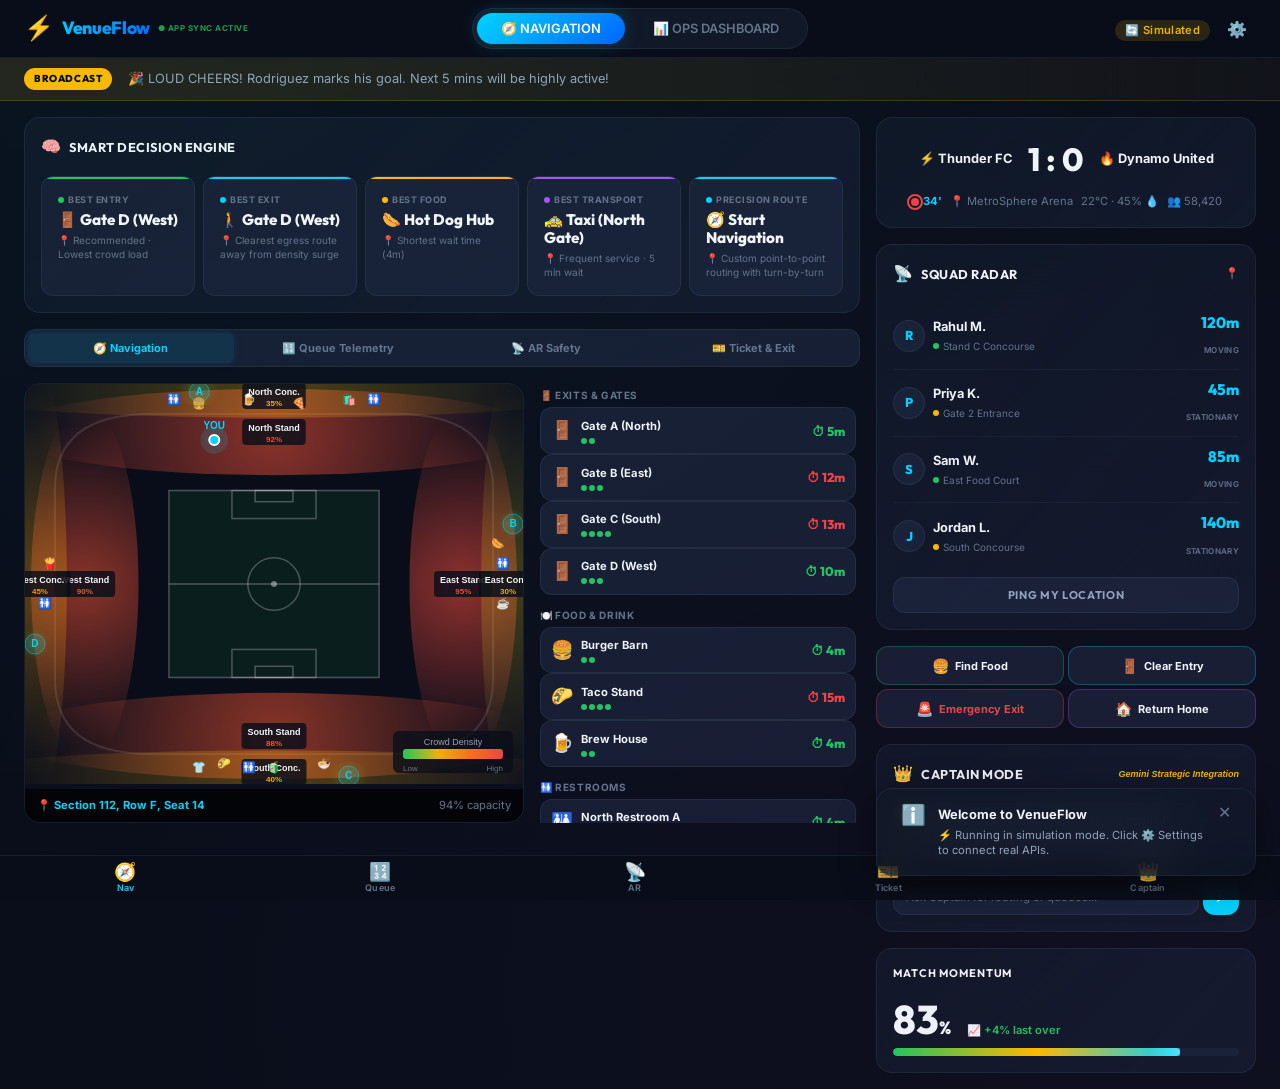
==== commit ee1879fa: "feat: YelloveOS-inspired desktop layout with Smart Decision Engine, Captain Mode AI, Squad Radar, Ma" ====
--- a/index.html
+++ b/index.html
@@ -17,59 +17,26 @@
 <body>
 
   <!-- ===== Top Bar ===== -->
-  <header id="app-header" style="
-    position: sticky;
-    top: 0;
-    z-index: 50;
-    background: rgba(10, 14, 26, 0.85);
-    backdrop-filter: blur(20px);
-    -webkit-backdrop-filter: blur(20px);
-    border-bottom: 1px solid var(--color-border);
-    padding: var(--space-sm) var(--space-lg);
-    display: flex;
-    align-items: center;
-    justify-content: center;
-    gap: var(--space-lg);
-  ">
+  <header id="app-header" class="app-header">
     <!-- Logo -->
-    <div style="
-      display: flex;
-      align-items: center;
-      gap: var(--space-sm);
-      position: absolute;
-      left: var(--space-lg);
-    ">
-      <span style="font-size: 24px;">⚡</span>
-      <span style="
-        font-family: var(--font-heading);
-        font-weight: 800;
-        font-size: var(--text-lg);
-        background: var(--gradient-blue);
-        -webkit-background-clip: text;
-        -webkit-text-fill-color: transparent;
-        background-clip: text;
-        letter-spacing: -0.02em;
-      ">VenueFlow</span>
+    <div class="app-header__logo">
+      <span style="font-size:24px">⚡</span>
+      <span class="app-header__brand">VenueFlow</span>
+      <span class="app-header__sync">● APP SYNC ACTIVE</span>
     </div>
 
     <!-- View Switcher -->
     <div class="view-switcher" id="view-switcher">
       <button class="view-switcher__btn view-switcher__btn--active" data-view="attendee">
-        📱 Attendee App
+        🧭 NAVIGATION
       </button>
       <button class="view-switcher__btn" data-view="dashboard">
-        📊 Operations Dashboard
+        📊 OPS DASHBOARD
       </button>
     </div>
 
     <!-- Right side: API status + Settings -->
-    <div style="
-      position: absolute;
-      right: var(--space-lg);
-      display: flex;
-      align-items: center;
-      gap: var(--space-sm);
-    ">
+    <div class="app-header__right">
       <span id="api-status-indicator">
         <span class="badge badge--yellow">🔄 Simulated</span>
       </span>
--- a/css/global.css
+++ b/css/global.css
@@ -478,6 +478,64 @@
 .stagger > *:nth-child(7) { animation-delay: 360ms; }
 .stagger > *:nth-child(8) { animation-delay: 420ms; }
 
+/* --- App Header --- */
+.app-header {
+  position: sticky;
+  top: 0;
+  z-index: 50;
+  background: rgba(10, 14, 26, 0.92);
+  backdrop-filter: blur(20px);
+  -webkit-backdrop-filter: blur(20px);
+  border-bottom: 1px solid var(--color-border);
+  padding: var(--space-sm) var(--space-lg);
+  display: flex;
+  align-items: center;
+  justify-content: center;
+  gap: var(--space-lg);
+}
+
+.app-header__logo {
+  display: flex;
+  align-items: center;
+  gap: var(--space-sm);
+  position: absolute;
+  left: var(--space-lg);
+}
+
+.app-header__brand {
+  font-family: var(--font-heading);
+  font-weight: 800;
+  font-size: var(--text-lg);
+  background: var(--gradient-blue);
+  -webkit-background-clip: text;
+  -webkit-text-fill-color: transparent;
+  background-clip: text;
+  letter-spacing: -0.02em;
+}
+
+.app-header__sync {
+  font-size: 8px;
+  font-weight: 700;
+  color: var(--color-green);
+  letter-spacing: 0.06em;
+  text-transform: uppercase;
+  opacity: 0.8;
+}
+
+.app-header__right {
+  position: absolute;
+  right: var(--space-lg);
+  display: flex;
+  align-items: center;
+  gap: var(--space-sm);
+}
+
+@media (max-width: 768px) {
+  .app-header__sync { display: none; }
+  .app-header__logo span:first-child { font-size: 18px !important; }
+  .app-header { padding: 6px var(--space-sm); gap: var(--space-sm); }
+}
+
 /* --- View Switch Tabs --- */
 .view-switcher {
   display: flex;
--- a/css/attendee.css
+++ b/css/attendee.css
@@ -1,1202 +1,1173 @@
 /* ============================================================
-   VenueFlow — Attendee App Styles
+   VenueFlow Attendee — Desktop + Mobile Layout
+   Reference: YelloveOS-style full-width dashboard
    ============================================================ */
 
-.attendee-view {
-  max-width: 480px;
+/* ---- Layout Foundation ---- */
+.vf { width: 100%; min-height: calc(100vh - 52px); }
+
+.vf-layout {
+  display: grid;
+  grid-template-columns: 1fr 380px;
+  gap: var(--space-md);
+  padding: var(--space-md) var(--space-lg);
+  max-width: 1600px;
   margin: 0 auto;
-  padding: var(--space-md);
-  padding-bottom: 80px;
-  position: relative;
-  z-index: 1;
-}
-
-/* --- Match Header --- */
-.match-header {
-  background: var(--gradient-card);
-  border: 1px solid var(--color-border);
-  border-radius: var(--radius-xl);
-  padding: var(--space-lg);
-  margin-bottom: var(--space-md);
-  position: relative;
+}
+
+.vf-left { display: flex; flex-direction: column; gap: var(--space-md); min-width: 0; }
+.vf-right { display: flex; flex-direction: column; gap: var(--space-md); min-width: 0; }
+
+/* ---- Broadcast Banner ---- */
+.vf-broadcast {
+  display: flex;
+  align-items: center;
+  gap: var(--space-md);
+  padding: 10px var(--space-lg);
+  background: linear-gradient(90deg, rgba(234, 179, 8, 0.12), rgba(234, 179, 8, 0.03));
+  border-bottom: 1px solid rgba(234, 179, 8, 0.2);
   overflow: hidden;
 }
 
-.match-header::before {
-  content: '';
-  position: absolute;
-  top: 0;
-  left: 0;
-  right: 0;
-  height: 3px;
-  background: var(--gradient-blue);
-}
-
-.match-header__venue {
-  display: flex;
-  align-items: center;
-  justify-content: space-between;
-  margin-bottom: var(--space-md);
-}
-
-.match-header__venue-name {
-  font-size: var(--text-xs);
-  color: var(--color-text-muted);
+.vf-broadcast__tag {
+  background: var(--color-accent-amber);
+  color: #000;
+  font-family: var(--font-heading);
+  font-weight: 800;
+  font-size: 10px;
+  padding: 3px 10px;
+  border-radius: var(--radius-full);
   text-transform: uppercase;
-  letter-spacing: 0.08em;
-  font-weight: 600;
-}
-
-.match-header__live {
-  display: flex;
-  align-items: center;
-  gap: 6px;
-  font-size: var(--text-xs);
-  font-weight: 700;
-  color: var(--color-red);
-  text-transform: uppercase;
-  letter-spacing: 0.08em;
-}
-
-.match-header__teams {
-  display: flex;
-  align-items: center;
-  justify-content: center;
-  gap: var(--space-lg);
-  margin-bottom: var(--space-md);
-}
-
-.match-header__team {
-  text-align: center;
-  flex: 1;
-}
-
-.match-header__team-logo {
-  width: 48px;
-  height: 48px;
-  border-radius: 50%;
-  display: flex;
-  align-items: center;
-  justify-content: center;
-  font-size: 24px;
-  margin: 0 auto var(--space-sm);
-  border: 2px solid var(--color-border);
-}
-
-.match-header__team-logo--home {
-  background: rgba(0, 212, 255, 0.1);
-  border-color: rgba(0, 212, 255, 0.3);
-}
-
-.match-header__team-logo--away {
-  background: rgba(255, 184, 0, 0.1);
-  border-color: rgba(255, 184, 0, 0.3);
-}
-
-.match-header__team-name {
-  font-family: var(--font-heading);
+  letter-spacing: 0.06em;
+  flex-shrink: 0;
+}
+
+.vf-broadcast__text {
   font-size: var(--text-sm);
-  font-weight: 700;
-  color: var(--color-text-primary);
-}
-
-.match-header__score {
-  display: flex;
-  align-items: center;
-  gap: var(--space-sm);
-}
-
-.match-header__score-num {
-  font-family: var(--font-heading);
-  font-size: var(--text-4xl);
-  font-weight: 800;
-  color: var(--color-text-primary);
-  width: 48px;
-  text-align: center;
-  line-height: 1;
-}
-
-.match-header__score-dash {
-  font-size: var(--text-2xl);
-  color: var(--color-text-muted);
-  font-weight: 300;
-}
-
-.match-header__minute {
-  text-align: center;
-  font-size: var(--text-sm);
-  color: var(--color-accent-blue);
-  font-weight: 700;
-  font-family: var(--font-mono);
-}
-
-.match-header__weather {
-  display: flex;
-  align-items: center;
-  justify-content: center;
-  gap: var(--space-md);
-  margin-top: var(--space-md);
-  padding-top: var(--space-md);
-  border-top: 1px solid var(--color-border);
-  font-size: var(--text-xs);
-  color: var(--color-text-muted);
-}
-
-/* --- Section Headers --- */
-.section-header {
-  display: flex;
-  align-items: center;
-  justify-content: space-between;
-  margin-bottom: var(--space-md);
-  margin-top: var(--space-lg);
-}
-
-.section-header__title {
-  font-family: var(--font-heading);
-  font-size: var(--text-lg);
-  font-weight: 700;
-  color: var(--color-text-primary);
-  display: flex;
-  align-items: center;
-  gap: var(--space-sm);
-}
-
-.section-header__action {
-  font-size: var(--text-xs);
-  color: var(--color-accent-blue);
-  cursor: pointer;
-  font-weight: 600;
-  text-decoration: none;
-  transition: opacity var(--transition-fast);
-}
-
-.section-header__action:hover {
-  opacity: 0.8;
-}
-
-/* --- Venue Map --- */
-.venue-map-container {
-  border-radius: var(--radius-lg);
-  overflow: hidden;
-  border: 1px solid var(--color-border);
-  margin-bottom: var(--space-md);
-  position: relative;
-  background: var(--color-bg-secondary);
-}
-
-.venue-map-canvas {
-  width: 100%;
-  height: 280px;
-  display: block;
-  cursor: pointer;
-}
-
-.venue-map__info {
-  padding: var(--space-sm) var(--space-md);
-  background: var(--color-bg-elevated);
-  display: flex;
-  align-items: center;
-  justify-content: space-between;
-  font-size: var(--text-xs);
-}
-
-.venue-map__seat {
-  color: var(--color-accent-blue);
-  font-weight: 600;
-}
-
-.venue-map__capacity {
-  color: var(--color-text-muted);
-}
-
-/* --- Wait Time Cards --- */
-.wait-grid {
-  display: grid;
-  grid-template-columns: 1fr 1fr;
-  gap: var(--space-sm);
-  margin-bottom: var(--space-md);
-}
-
-.wait-card {
-  background: var(--gradient-card);
-  border: 1px solid var(--color-border);
-  border-radius: var(--radius-md);
-  padding: var(--space-md);
-  transition: all var(--transition-base);
-  cursor: pointer;
-  position: relative;
-  overflow: hidden;
-}
-
-.wait-card:hover {
-  border-color: var(--color-border-hover);
-  transform: translateY(-2px);
-  box-shadow: var(--shadow-md);
-}
-
-.wait-card::before {
-  content: '';
-  position: absolute;
-  top: 0;
-  left: 0;
-  right: 0;
-  height: 2px;
-}
-
-.wait-card--green::before { background: var(--color-green); }
-.wait-card--yellow::before { background: var(--color-yellow); }
-.wait-card--orange::before { background: var(--color-orange); }
-.wait-card--red::before { background: var(--color-red); }
-
-.wait-card__header {
-  display: flex;
-  align-items: flex-start;
-  justify-content: space-between;
-  margin-bottom: var(--space-sm);
-}
-
-.wait-card__icon {
-  font-size: 20px;
-  line-height: 1;
-}
-
-.wait-card__trend {
-  font-size: var(--text-xs);
-  font-weight: 700;
-}
-
-.wait-card__trend--up { color: var(--color-red); }
-.wait-card__trend--down { color: var(--color-green); }
-.wait-card__trend--stable { color: var(--color-text-muted); }
-
-.wait-card__name {
-  font-size: var(--text-sm);
-  font-weight: 600;
-  color: var(--color-text-primary);
-  margin-bottom: 2px;
+  color: var(--color-text-secondary);
   white-space: nowrap;
   overflow: hidden;
   text-overflow: ellipsis;
-}
-
-.wait-card__zone {
-  font-size: var(--text-xs);
-  color: var(--color-text-muted);
-  margin-bottom: var(--space-sm);
-}
-
-.wait-card__time {
-  font-family: var(--font-heading);
-  font-size: var(--text-2xl);
-  font-weight: 800;
-  line-height: 1;
-}
-
-.wait-card__time--green { color: var(--color-green); }
-.wait-card__time--yellow { color: var(--color-yellow); }
-.wait-card__time--orange { color: var(--color-orange); }
-.wait-card__time--red { color: var(--color-red); }
-
-.wait-card__unit {
-  font-size: var(--text-xs);
-  color: var(--color-text-muted);
+  animation: marquee 25s linear infinite;
+}
+
+@keyframes marquee {
+  0% { transform: translateX(0); }
+  100% { transform: translateX(-50%); }
+}
+
+/* ---- Panels ---- */
+.vf-panel {
+  background: var(--gradient-card);
+  border: 1px solid var(--color-border);
+  border-radius: var(--radius-lg);
+  padding: var(--space-md);
+  overflow: hidden;
+}
+
+.vf-panel__header {
+  display: flex;
+  align-items: center;
+  gap: var(--space-sm);
+  margin-bottom: var(--space-md);
+}
+
+.vf-panel__icon { font-size: 16px; }
+
+.vf-panel__title {
+  font-family: var(--font-heading);
+  font-size: var(--text-sm);
+  font-weight: 700;
+  color: var(--color-text-primary);
+  text-transform: uppercase;
+  letter-spacing: 0.04em;
+}
+
+.vf-panel__badge {
+  margin-left: auto;
+  font-size: var(--text-xs);
+  color: var(--color-text-muted);
+}
+
+/* ---- Smart Decision Engine ---- */
+.sde-grid {
+  display: grid;
+  grid-template-columns: repeat(5, 1fr);
+  gap: var(--space-sm);
+}
+
+.sde-card {
+  background: var(--color-bg-elevated);
+  border: 1px solid var(--color-border);
+  border-radius: var(--radius-md);
+  padding: var(--space-md);
+  cursor: pointer;
+  transition: all var(--transition-base);
+  position: relative;
+  overflow: hidden;
+}
+
+.sde-card::before {
+  content: '';
+  position: absolute;
+  top: 0; left: 0; right: 0;
+  height: 2px;
+}
+
+.sde-card--green::before { background: var(--color-green); }
+.sde-card--blue::before { background: var(--color-accent-blue); }
+.sde-card--amber::before { background: var(--color-accent-amber); }
+.sde-card--purple::before { background: var(--color-accent-purple); }
+.sde-card--cyan::before { background: var(--color-accent-blue); }
+
+.sde-card:hover { border-color: var(--color-border-hover); transform: translateY(-2px); }
+
+.sde-card__label {
+  font-size: 9px;
+  font-weight: 700;
+  color: var(--color-text-muted);
+  text-transform: uppercase;
+  letter-spacing: 0.06em;
+  display: flex;
+  align-items: center;
+  gap: 4px;
+  margin-bottom: var(--space-xs);
+}
+
+.sde-card__dot {
+  width: 6px; height: 6px;
+  border-radius: 50%;
+  display: inline-block;
+}
+
+.sde-card__dot--green { background: var(--color-green); }
+.sde-card__dot--blue { background: var(--color-accent-blue); }
+.sde-card__dot--amber { background: var(--color-accent-amber); }
+.sde-card__dot--purple { background: var(--color-accent-purple); }
+.sde-card__dot--cyan { background: var(--color-accent-blue); }
+
+.sde-card__name {
+  font-family: var(--font-heading);
+  font-size: var(--text-base);
+  font-weight: 800;
+  color: var(--color-text-primary);
+  margin-bottom: 4px;
+  line-height: 1.2;
+}
+
+.sde-card__detail {
+  font-size: 10px;
+  color: var(--color-text-muted);
+  line-height: 1.4;
+}
+
+/* ---- Panel Tabs ---- */
+.vf-tabs {
+  display: flex;
+  gap: 2px;
+  background: var(--color-bg-elevated);
+  border-radius: var(--radius-md);
+  padding: 3px;
+  border: 1px solid var(--color-border);
+}
+
+.vf-tab {
+  flex: 1;
+  padding: 8px 12px;
+  font-size: 11px;
+  font-weight: 700;
+  font-family: var(--font-body);
+  color: var(--color-text-muted);
+  background: none;
+  border: none;
+  border-radius: var(--radius-sm);
+  cursor: pointer;
+  transition: all var(--transition-fast);
+  text-align: center;
+}
+
+.vf-tab:hover { color: var(--color-text-secondary); background: rgba(255,255,255,0.03); }
+
+.vf-tab--active {
+  background: rgba(0, 212, 255, 0.1);
+  color: var(--color-accent-blue);
+  box-shadow: 0 0 8px rgba(0, 212, 255, 0.1);
+}
+
+/* ---- Sections ---- */
+.vf-section { display: none; }
+.vf-section--active { display: block; }
+
+/* ---- Navigation Split ---- */
+.vf-nav-split {
+  display: grid;
+  grid-template-columns: 1fr 320px;
+  gap: var(--space-md);
+}
+
+.vf-nav-map {
+  position: relative;
+  border-radius: var(--radius-lg);
+  overflow: hidden;
+  border: 1px solid var(--color-border);
+}
+
+.vf-map-canvas {
+  width: 100%;
+  height: 400px;
+  display: block;
+}
+
+.vf-map-overlay {
+  position: absolute;
+  bottom: 0; left: 0; right: 0;
+  display: flex;
+  justify-content: space-between;
+  padding: 8px 12px;
+  background: rgba(0, 0, 0, 0.7);
+  font-size: var(--text-xs);
+}
+
+.vf-map-overlay__seat { color: var(--color-accent-blue); font-weight: 700; }
+.vf-map-overlay__cap { color: var(--color-text-muted); }
+
+.vf-active-route-bar {
+  position: absolute;
+  top: 0; left: 0; right: 0;
+  display: flex;
+  align-items: center;
+  gap: 8px;
+  padding: 8px 14px;
+  background: linear-gradient(90deg, rgba(34, 197, 94, 0.15), rgba(34, 197, 94, 0.05));
+  border-bottom: 1px solid rgba(34, 197, 94, 0.3);
+  font-size: var(--text-xs);
+  font-weight: 700;
+  color: var(--color-green);
+}
+
+.vf-active-route-bar__sub {
   font-weight: 500;
-}
-
-/* --- Smart Suggestion --- */
-.smart-suggestion {
-  background: linear-gradient(135deg, rgba(0, 212, 255, 0.08), rgba(168, 85, 247, 0.05));
+  color: var(--color-text-muted);
+  font-style: italic;
+  margin-left: 4px;
+}
+
+.vf-nav-dests {
+  max-height: 440px;
+  overflow-y: auto;
+  display: flex;
+  flex-direction: column;
+  gap: var(--space-sm);
+  padding-right: 4px;
+}
+
+.vf-nav-dests::-webkit-scrollbar { width: 4px; }
+.vf-nav-dests::-webkit-scrollbar-thumb { background: var(--color-border); border-radius: 4px; }
+
+.vf-dest-group__title {
+  font-size: 10px;
+  font-weight: 700;
+  color: var(--color-text-muted);
+  text-transform: uppercase;
+  letter-spacing: 0.06em;
+  margin-bottom: 4px;
+  padding-top: 4px;
+}
+
+.vf-dest-item {
+  display: flex;
+  align-items: center;
+  gap: var(--space-sm);
+  padding: 8px 10px;
+  background: var(--color-bg-elevated);
+  border: 1px solid var(--color-border);
+  border-radius: var(--radius-md);
+  cursor: pointer;
+  transition: all var(--transition-fast);
+}
+
+.vf-dest-item:hover { border-color: var(--color-border-hover); }
+
+.vf-dest-item--selected {
+  border-color: var(--color-accent-blue) !important;
+  box-shadow: var(--shadow-glow-blue);
+  background: rgba(0, 212, 255, 0.05);
+}
+
+.vf-dest-item__icon { font-size: 18px; flex-shrink: 0; }
+.vf-dest-item__info { flex: 1; min-width: 0; }
+.vf-dest-item__name { font-size: var(--text-xs); font-weight: 700; color: var(--color-text-primary); white-space: nowrap; overflow: hidden; text-overflow: ellipsis; }
+.vf-dest-item__crowd { display: flex; gap: 2px; margin-top: 2px; }
+.vf-dest-item__time { font-family: var(--font-heading); font-size: var(--text-sm); font-weight: 800; color: var(--color-green); flex-shrink: 0; }
+.vf-dest-item__time--warn { color: var(--color-red); }
+
+/* ---- Route Detail ---- */
+.vf-route-detail {
+  margin-top: var(--space-md);
+  background: linear-gradient(135deg, rgba(0, 212, 255, 0.06), rgba(0, 102, 255, 0.03));
   border: 1px solid rgba(0, 212, 255, 0.2);
   border-radius: var(--radius-lg);
   padding: var(--space-md);
-  margin-bottom: var(--space-md);
-  display: flex;
-  align-items: center;
+}
+
+.vf-route-detail__header {
+  display: flex;
+  justify-content: space-between;
+  align-items: center;
+  margin-bottom: var(--space-sm);
+  font-size: var(--text-sm);
+  font-weight: 700;
+  color: var(--color-text-primary);
+}
+
+.vf-route-detail__time {
+  font-family: var(--font-heading);
+  font-size: var(--text-2xl);
+  font-weight: 800;
+  color: var(--color-accent-blue);
+}
+
+.vf-route-detail__segs {
+  display: flex;
+  flex-direction: column;
+  gap: 4px;
+}
+
+/* ---- Queue Telemetry ---- */
+.vf-ql-split {
+  display: grid;
+  grid-template-columns: 1fr 1fr;
   gap: var(--space-md);
 }
 
-.smart-suggestion__icon {
-  width: 40px;
-  height: 40px;
-  border-radius: var(--radius-md);
-  background: var(--color-accent-blue-dim);
-  display: flex;
-  align-items: center;
-  justify-content: center;
-  font-size: 18px;
+.vf-queue-list {
+  display: flex;
+  flex-direction: column;
+  gap: 4px;
+}
+
+.vf-queue-row {
+  display: flex;
+  align-items: center;
+  gap: var(--space-sm);
+  padding: 8px 10px;
+  border-radius: var(--radius-sm);
+  transition: background var(--transition-fast);
+}
+
+.vf-queue-row:hover { background: rgba(255,255,255,0.02); }
+
+.vf-queue-row__icon { font-size: 18px; flex-shrink: 0; }
+.vf-queue-row__info { flex: 1; min-width: 0; }
+.vf-queue-row__name { font-size: var(--text-sm); font-weight: 700; color: var(--color-text-primary); }
+.vf-queue-row__zone { font-size: 10px; color: var(--color-text-muted); }
+
+.vf-queue-row__time {
+  font-family: var(--font-heading);
+  font-size: var(--text-sm);
+  font-weight: 800;
+  padding: 2px 8px;
+  border-radius: var(--radius-full);
   flex-shrink: 0;
 }
 
-.smart-suggestion__text {
-  flex: 1;
-}
-
-.smart-suggestion__title {
-  font-size: var(--text-sm);
-  font-weight: 700;
+.vf-queue-row__time--green { color: var(--color-green); background: var(--color-green-dim); }
+.vf-queue-row__time--amber { color: var(--color-accent-amber); background: var(--color-accent-amber-dim); }
+.vf-queue-row__time--red { color: var(--color-red); background: var(--color-red-dim); }
+
+.vf-queue-row__join {
+  font-size: 9px;
+  font-weight: 700;
+  padding: 3px 10px;
+  border-radius: var(--radius-full);
+  border: 1px solid var(--color-accent-blue);
+  background: rgba(0, 212, 255, 0.1);
   color: var(--color-accent-blue);
-  margin-bottom: 2px;
-}
-
-.smart-suggestion__desc {
-  font-size: var(--text-xs);
-  color: var(--color-text-secondary);
-  line-height: 1.4;
-}
-
-/* --- Navigation Route --- */
-.route-card {
+  cursor: pointer;
+  transition: all var(--transition-fast);
+  flex-shrink: 0;
+}
+
+.vf-queue-row__join:hover { background: rgba(0, 212, 255, 0.2); }
+
+/* ---- AR Layout ---- */
+.vf-ar-layout {
+  display: grid;
+  grid-template-columns: 1fr 340px;
+  gap: var(--space-md);
+}
+
+.vf-ar-sidebar {
+  display: flex;
+  flex-direction: column;
+  gap: var(--space-xs);
+  max-height: 420px;
+  overflow-y: auto;
+}
+
+/* ---- Ticket Layout ---- */
+.vf-ticket-layout {
+  display: grid;
+  grid-template-columns: 1fr 1fr;
+  gap: var(--space-md);
+}
+
+.vf-ticket-layout > .digital-ticket {
+  grid-column: 1 / -1;
+}
+
+/* ---- Match Card ---- */
+.vf-match-card {
   background: var(--gradient-card);
   border: 1px solid var(--color-border);
   border-radius: var(--radius-lg);
   padding: var(--space-md);
+}
+
+.vf-match-inner { text-align: center; }
+
+.vf-match-teams {
+  display: flex;
+  align-items: center;
+  justify-content: center;
+  gap: var(--space-md);
   margin-bottom: var(--space-sm);
-  display: flex;
-  align-items: center;
-  gap: var(--space-md);
-  cursor: pointer;
-  transition: all var(--transition-base);
-}
-
-.route-card:hover {
-  border-color: var(--color-border-hover);
-  transform: translateX(4px);
-}
-
-.route-card__icon {
-  font-size: 28px;
-  flex-shrink: 0;
-}
-
-.route-card__info {
-  flex: 1;
-}
-
-.route-card__name {
+}
+
+.vf-match-team {
   font-size: var(--text-sm);
   font-weight: 700;
   color: var(--color-text-primary);
 }
 
-.route-card__details {
-  font-size: var(--text-xs);
-  color: var(--color-text-muted);
-  display: flex;
-  gap: var(--space-md);
-  margin-top: 2px;
-}
-
-.route-card__time {
-  font-family: var(--font-heading);
-  font-size: var(--text-xl);
-  font-weight: 800;
+.vf-match-score {
+  font-family: var(--font-heading);
+  font-size: var(--text-3xl);
+  font-weight: 800;
+  color: var(--color-text-primary);
+}
+
+.vf-match-meta {
+  display: flex;
+  flex-wrap: wrap;
+  justify-content: center;
+  gap: var(--space-sm);
+  font-size: var(--text-xs);
+  color: var(--color-text-muted);
+}
+
+.vf-match-minute {
+  color: var(--color-accent-blue);
+  font-weight: 700;
+  display: flex;
+  align-items: center;
+  gap: 4px;
+}
+
+/* ---- Squad Radar ---- */
+.squad-item {
+  display: flex;
+  align-items: center;
+  gap: var(--space-sm);
+  padding: 8px 0;
+  border-bottom: 1px solid rgba(255,255,255,0.04);
+}
+
+.squad-item:last-child { border-bottom: none; }
+
+.squad-item__avatar {
+  width: 32px; height: 32px;
+  border-radius: 50%;
+  background: var(--color-bg-elevated);
+  border: 1px solid var(--color-border);
+  display: flex;
+  align-items: center;
+  justify-content: center;
+  font-family: var(--font-heading);
+  font-weight: 800;
+  font-size: var(--text-sm);
   color: var(--color-accent-blue);
   flex-shrink: 0;
 }
 
-.route-card__time-unit {
-  font-size: var(--text-xs);
-  color: var(--color-text-muted);
-  font-weight: 500;
-}
-
-/* --- Food Menu --- */
-.food-tabs {
-  display: flex;
+.squad-item__info { flex: 1; min-width: 0; }
+.squad-item__name { font-size: var(--text-sm); font-weight: 700; color: var(--color-text-primary); }
+
+.squad-item__loc {
+  font-size: 10px;
+  color: var(--color-text-muted);
+  display: flex;
+  align-items: center;
+  gap: 4px;
+}
+
+.squad-item__status-dot {
+  width: 6px; height: 6px;
+  border-radius: 50%;
+  display: inline-block;
+}
+
+.squad-item__status-dot--moving { background: var(--color-green); }
+.squad-item__status-dot--stationary { background: var(--color-accent-amber); }
+
+.squad-item__dist { text-align: right; flex-shrink: 0; }
+
+.squad-item__dist-val {
+  font-family: var(--font-heading);
+  font-size: var(--text-base);
+  font-weight: 800;
+  color: var(--color-accent-blue);
+  display: block;
+}
+
+.squad-item__status-label {
+  font-size: 8px;
+  font-weight: 600;
+  color: var(--color-text-muted);
+  text-transform: uppercase;
+  letter-spacing: 0.04em;
+}
+
+/* ---- Ping Button ---- */
+.vf-ping-btn {
+  width: 100%;
+  padding: 10px;
+  margin-top: var(--space-sm);
+  background: var(--color-bg-elevated);
+  border: 1px solid var(--color-border);
+  border-radius: var(--radius-md);
+  color: var(--color-text-secondary);
+  font-family: var(--font-heading);
+  font-size: var(--text-xs);
+  font-weight: 700;
+  letter-spacing: 0.06em;
+  text-transform: uppercase;
+  cursor: pointer;
+  transition: all var(--transition-fast);
+}
+
+.vf-ping-btn:hover { border-color: var(--color-accent-blue); color: var(--color-accent-blue); }
+
+/* ---- Quick Actions ---- */
+.vf-quick-actions {
+  display: grid;
+  grid-template-columns: repeat(2, 1fr);
   gap: var(--space-xs);
-  margin-bottom: var(--space-md);
-}
-
-.food-tab {
-  padding: var(--space-xs) var(--space-md);
+}
+
+.qa-btn {
+  display: flex;
+  align-items: center;
+  justify-content: center;
+  gap: 6px;
+  padding: 10px 12px;
+  border-radius: var(--radius-md);
+  border: 1px solid var(--color-border);
+  background: var(--color-bg-elevated);
+  color: var(--color-text-primary);
+  font-size: 11px;
+  font-weight: 700;
+  font-family: var(--font-body);
+  cursor: pointer;
+  transition: all var(--transition-fast);
+}
+
+.qa-btn:hover { transform: translateY(-1px); }
+
+.qa-btn--green { border-color: rgba(34, 197, 94, 0.3); }
+.qa-btn--green:hover { background: rgba(34, 197, 94, 0.1); color: var(--color-green); }
+.qa-btn--blue { border-color: rgba(0, 212, 255, 0.3); }
+.qa-btn--blue:hover { background: rgba(0, 212, 255, 0.1); color: var(--color-accent-blue); }
+.qa-btn--red { border-color: rgba(239, 68, 68, 0.3); color: var(--color-red); }
+.qa-btn--red:hover { background: rgba(239, 68, 68, 0.1); }
+.qa-btn--purple { border-color: rgba(168, 85, 247, 0.3); }
+.qa-btn--purple:hover { background: rgba(168, 85, 247, 0.1); color: var(--color-accent-purple); }
+
+.qa-btn__icon { font-size: 14px; }
+
+/* ---- Captain Mode Chat ---- */
+.vf-captain__sub {
+  font-size: 9px;
+  color: var(--color-accent-amber);
+  font-weight: 600;
+  font-style: italic;
+  margin-left: auto;
+}
+
+.vf-chat {
+  max-height: 180px;
+  overflow-y: auto;
+  display: flex;
+  flex-direction: column;
+  gap: var(--space-xs);
+  margin-bottom: var(--space-sm);
+  padding-right: 4px;
+}
+
+.vf-chat::-webkit-scrollbar { width: 3px; }
+.vf-chat::-webkit-scrollbar-thumb { background: var(--color-border); border-radius: 3px; }
+
+.vf-chat-msg {
+  display: flex;
+  gap: var(--space-xs);
+  align-items: flex-start;
+}
+
+.vf-chat-msg--user { justify-content: flex-end; }
+
+.vf-chat-msg__avatar {
+  width: 24px; height: 24px;
+  border-radius: 50%;
+  background: rgba(234, 179, 8, 0.15);
+  display: flex;
+  align-items: center;
+  justify-content: center;
+  font-size: 12px;
+  flex-shrink: 0;
+}
+
+.vf-chat-msg__bubble {
+  max-width: 80%;
+  padding: 8px 12px;
+  border-radius: var(--radius-md);
+  font-size: var(--text-xs);
+  line-height: 1.5;
+}
+
+.vf-chat-msg--captain .vf-chat-msg__bubble {
+  background: var(--color-bg-elevated);
+  border: 1px solid var(--color-border);
+  color: var(--color-text-secondary);
+}
+
+.vf-chat-msg--user .vf-chat-msg__bubble {
+  background: rgba(0, 212, 255, 0.12);
+  border: 1px solid rgba(0, 212, 255, 0.25);
+  color: var(--color-accent-blue);
+}
+
+.vf-chat-input {
+  display: flex;
+  gap: var(--space-xs);
+}
+
+.vf-chat-input__field {
+  flex: 1;
+  padding: 8px 12px;
+  background: var(--color-bg-elevated);
+  border: 1px solid var(--color-border);
+  border-radius: var(--radius-md);
+  color: var(--color-text-primary);
+  font-size: var(--text-xs);
+  font-family: var(--font-body);
+  outline: none;
+  transition: border-color var(--transition-fast);
+}
+
+.vf-chat-input__field:focus { border-color: var(--color-accent-blue); }
+
+.vf-chat-input__field::placeholder { color: var(--color-text-muted); }
+
+.vf-chat-input__send {
+  width: 36px; height: 36px;
+  border-radius: var(--radius-md);
+  background: var(--color-accent-blue);
+  border: none;
+  color: #fff;
+  font-size: 14px;
+  cursor: pointer;
+  display: flex;
+  align-items: center;
+  justify-content: center;
+  transition: all var(--transition-fast);
+}
+
+.vf-chat-input__send:hover { background: #00b8d4; }
+
+/* ---- Match Momentum ---- */
+.vf-momentum__row {
+  display: flex;
+  align-items: baseline;
+  gap: var(--space-md);
+}
+
+.vf-momentum__val {
+  font-family: var(--font-heading);
+  font-size: var(--text-4xl);
+  font-weight: 800;
+  color: var(--color-text-primary);
+  line-height: 1;
+}
+
+.vf-momentum__trend {
+  font-size: var(--text-xs);
+  font-weight: 600;
+}
+
+/* ---- Mobile Bottom Nav (visible < 1024px) ---- */
+.vf-mobile-nav { display: none; }
+
+/* ---- Mobile Responsive ---- */
+@media (max-width: 1200px) {
+  .vf-layout { grid-template-columns: 1fr 340px; padding: var(--space-sm); }
+  .sde-grid { grid-template-columns: repeat(3, 1fr); }
+  .vf-nav-split { grid-template-columns: 1fr 260px; }
+}
+
+@media (max-width: 1024px) {
+  .vf-layout { grid-template-columns: 1fr; }
+  .vf-right { display: none; }
+  .vf-right--mobile-show { display: flex; position: fixed; top: 52px; right: 0; bottom: 56px; width: 360px; z-index: 200; background: var(--color-bg-primary); border-left: 1px solid var(--color-border); overflow-y: auto; padding: var(--space-md); box-shadow: -8px 0 30px rgba(0,0,0,0.5); }
+  .vf-mobile-nav { display: flex; }
+  .vf-tabs { display: none; }
+  .sde-grid { grid-template-columns: repeat(3, 1fr); }
+  .vf-nav-split { grid-template-columns: 1fr; }
+  .vf-map-canvas { height: 280px; }
+  .vf-nav-dests { max-height: 300px; }
+  .vf-ql-split { grid-template-columns: 1fr; }
+  .vf-ar-layout { grid-template-columns: 1fr; }
+  .ar-canvas { height: 280px; }
+  .vf-ticket-layout { grid-template-columns: 1fr; }
+}
+
+@media (max-width: 768px) {
+  .sde-grid { grid-template-columns: repeat(2, 1fr); }
+  .vf-broadcast { padding: 8px var(--space-md); }
+  .vf-layout { padding: var(--space-xs); }
+  .gate-grid { grid-template-columns: repeat(2, 1fr); }
+}
+
+@media (max-width: 480px) {
+  .sde-grid { grid-template-columns: 1fr; }
+  .vf-match-teams { flex-direction: column; gap: 4px; }
+}
+
+/* ============================================================
+   Shared Components
+   ============================================================ */
+
+/* ---- Pickup / Queue Alert Banners ---- */
+.pickup-banner {
+  display: flex;
+  align-items: center;
+  gap: var(--space-md);
+  padding: 10px var(--space-lg);
+  background: linear-gradient(90deg, rgba(0, 212, 255, 0.08), transparent);
+  border-bottom: 1px solid rgba(0, 212, 255, 0.15);
+}
+
+.pickup-banner__pulse {
+  width: 10px; height: 10px;
+  border-radius: 50%;
+  background: var(--color-accent-blue);
+  animation: livePulse 1.5s ease-in-out infinite;
+  flex-shrink: 0;
+}
+
+.pickup-banner__content { flex: 1; }
+.pickup-banner__title { font-size: var(--text-sm); font-weight: 700; color: var(--color-accent-blue); }
+.pickup-banner__desc { font-size: var(--text-xs); color: var(--color-text-muted); }
+
+.pickup-banner__dismiss {
+  background: none; border: none; color: var(--color-text-muted);
+  cursor: pointer; font-size: 16px; padding: 4px;
+}
+
+/* ---- Route Segment ---- */
+.route-segment {
+  display: flex;
+  align-items: center;
+  gap: var(--space-sm);
+  padding: 6px 0;
+  font-size: var(--text-xs);
+  color: var(--color-text-secondary);
+}
+
+.route-segment__dot {
+  width: 8px; height: 8px;
+  border-radius: 50%;
+  flex-shrink: 0;
+}
+
+.route-segment__dot--green { background: var(--color-green); }
+.route-segment__dot--yellow { background: var(--color-yellow); }
+.route-segment__dot--red { background: var(--color-red); }
+
+.route-segment__info { flex: 1; }
+.route-segment__meta { display: flex; gap: var(--space-sm); flex-shrink: 0; }
+.route-segment__walk { font-weight: 700; color: var(--color-text-primary); }
+
+/* ---- Crowd Indicators ---- */
+.crowd-dot {
+  width: 6px; height: 6px;
+  border-radius: 50%;
+  display: inline-block;
+}
+
+.crowd-dot--green { background: var(--color-green); }
+.crowd-dot--yellow { background: var(--color-yellow); }
+.crowd-dot--red { background: var(--color-red); }
+
+.crowd-badge {
+  font-size: 8px;
+  font-weight: 700;
+  padding: 2px 6px;
   border-radius: var(--radius-full);
-  font-size: var(--text-xs);
-  font-weight: 600;
-  cursor: pointer;
-  border: 1px solid var(--color-border);
-  background: transparent;
-  color: var(--color-text-secondary);
-  font-family: var(--font-body);
-  transition: all var(--transition-fast);
-}
-
-.food-tab:hover {
-  border-color: var(--color-border-hover);
-  color: var(--color-text-primary);
-}
-
-.food-tab--active {
-  background: var(--gradient-blue);
-  border-color: transparent;
-  color: white;
-}
-
-.food-item {
-  background: var(--gradient-card);
-  border: 1px solid var(--color-border);
-  border-radius: var(--radius-md);
-  padding: var(--space-md);
-  margin-bottom: var(--space-sm);
-  display: flex;
-  align-items: center;
-  gap: var(--space-md);
-  transition: all var(--transition-base);
-}
-
-.food-item:hover {
-  border-color: var(--color-border-hover);
-}
-
-.food-item__icon {
-  font-size: 28px;
-  flex-shrink: 0;
-}
-
-.food-item__info {
-  flex: 1;
-}
-
-.food-item__name {
-  font-size: var(--text-sm);
-  font-weight: 700;
-  color: var(--color-text-primary);
-}
-
-.food-item__stand {
-  font-size: var(--text-xs);
-  color: var(--color-text-muted);
-}
-
-.food-item__right {
-  text-align: right;
-  flex-shrink: 0;
-}
-
-.food-item__price {
-  font-family: var(--font-heading);
-  font-size: var(--text-lg);
-  font-weight: 700;
-  color: var(--color-text-primary);
-}
-
-.food-item__prep {
-  font-size: var(--text-xs);
-  color: var(--color-text-muted);
-}
-
-.food-item__btn {
-  margin-top: 4px;
-  padding: 4px 14px;
-  border-radius: var(--radius-full);
-  border: none;
-  background: var(--gradient-blue);
-  color: white;
-  font-size: var(--text-xs);
-  font-weight: 700;
-  cursor: pointer;
-  font-family: var(--font-body);
-  transition: all var(--transition-fast);
-}
-
-.food-item__btn:hover {
-  box-shadow: var(--shadow-glow-blue);
-}
-
-.food-item__btn:active {
-  transform: scale(0.95);
-}
-
-/* --- Orders --- */
-.order-card {
-  background: var(--gradient-card);
-  border: 1px solid var(--color-border);
-  border-radius: var(--radius-md);
-  padding: var(--space-md);
-  margin-bottom: var(--space-sm);
-  display: flex;
-  align-items: center;
-  gap: var(--space-md);
-  animation: fadeInUp var(--transition-slow) ease both;
-}
-
-.order-card__icon {
-  font-size: 24px;
-}
-
-.order-card__info {
-  flex: 1;
-}
-
-.order-card__name {
-  font-size: var(--text-sm);
-  font-weight: 600;
-  color: var(--color-text-primary);
-}
-
-.order-card__id {
-  font-size: var(--text-xs);
-  color: var(--color-text-muted);
-  font-family: var(--font-mono);
-}
-
-.order-card__status {
-  padding: 3px 10px;
-  border-radius: var(--radius-full);
-  font-size: var(--text-xs);
-  font-weight: 700;
   text-transform: uppercase;
-  letter-spacing: 0.05em;
-}
-
-.order-card__status--preparing {
-  background: var(--color-accent-amber-dim);
-  color: var(--color-accent-amber);
-}
-
-.order-card__status--ready {
-  background: var(--color-green-dim);
-  color: var(--color-green);
-  animation: countPulse 1s ease infinite;
-}
-
-.order-card__status--picked_up {
-  background: var(--color-bg-elevated);
-  color: var(--color-text-muted);
-}
-
-/* --- Notifications --- */
-.notif-list {
-  margin-bottom: var(--space-md);
-}
-
-.notif-card {
-  background: var(--gradient-card);
-  border: 1px solid var(--color-border);
-  border-radius: var(--radius-md);
-  padding: var(--space-md);
-  margin-bottom: var(--space-sm);
-  transition: all var(--transition-base);
-  animation: slideInRight var(--transition-slow) ease both;
-}
-
-.notif-card--event {
-  border-left: 3px solid var(--color-accent-blue);
-}
-
-.notif-card--suggestion {
-  border-left: 3px solid var(--color-accent-amber);
-}
-
-.notif-card__header {
-  display: flex;
-  align-items: center;
-  justify-content: space-between;
-  margin-bottom: 4px;
-}
-
-.notif-card__title {
-  font-size: var(--text-sm);
-  font-weight: 700;
-  color: var(--color-text-primary);
-}
-
-.notif-card__time {
-  font-size: var(--text-xs);
-  color: var(--color-text-muted);
-}
-
-.notif-card__desc {
-  font-size: var(--text-xs);
-  color: var(--color-text-secondary);
-  line-height: 1.4;
-}
-
-/* --- Bottom Nav --- */
-.bottom-nav {
-  position: fixed;
-  bottom: 0;
-  left: 50%;
-  transform: translateX(-50%);
-  width: 100%;
-  max-width: 480px;
-  background: rgba(10, 14, 26, 0.9);
-  backdrop-filter: blur(20px);
-  -webkit-backdrop-filter: blur(20px);
-  border-top: 1px solid var(--color-border);
-  display: flex;
-  justify-content: space-around;
-  padding: var(--space-sm) 0;
-  z-index: 100;
-}
-
-.bottom-nav__item {
-  display: flex;
-  flex-direction: column;
-  align-items: center;
-  gap: 2px;
-  padding: var(--space-xs) var(--space-sm);
-  cursor: pointer;
-  color: var(--color-text-muted);
-  transition: color var(--transition-fast);
-  font-size: var(--text-xs);
-  font-weight: 500;
-  border: none;
-  background: none;
-  font-family: var(--font-body);
-}
-
-.bottom-nav__item:hover {
-  color: var(--color-text-secondary);
-}
-
-.bottom-nav__item--active {
-  color: var(--color-accent-blue);
-}
-
-.bottom-nav__icon {
-  font-size: 20px;
-  line-height: 1;
-}
-
-/* --- Tab Content --- */
-.tab-content {
-  display: none;
-}
-
-.tab-content--active {
-  display: block;
-  animation: fadeIn var(--transition-base) ease both;
-}
-
-/* ============================================================
-   Click-and-Collect — Pickup Banner & Order Timeline
-   ============================================================ */
-
-.pickup-banner {
-  background: linear-gradient(135deg, rgba(34, 197, 94, 0.15), rgba(34, 197, 94, 0.05));
-  border: 1px solid rgba(34, 197, 94, 0.4);
+  letter-spacing: 0.04em;
+}
+
+.crowd-badge--green { color: var(--color-green); background: var(--color-green-dim); }
+.crowd-badge--yellow { color: var(--color-yellow); background: var(--color-yellow-dim); }
+.crowd-badge--red { color: var(--color-red); background: var(--color-red-dim); }
+
+/* ---- Digital Ticket ---- */
+.digital-ticket {
+  background: linear-gradient(135deg, rgba(17, 24, 39, 0.9), rgba(30, 41, 66, 0.5));
+  border: 1px solid rgba(0, 212, 255, 0.2);
   border-radius: var(--radius-lg);
-  padding: var(--space-md);
-  margin-bottom: var(--space-md);
-  display: flex;
-  align-items: center;
-  gap: var(--space-md);
-  animation: fadeInUp var(--transition-slow) ease both;
-  position: relative;
-}
-
-.pickup-banner__pulse {
-  width: 12px;
-  height: 12px;
-  border-radius: 50%;
-  background: var(--color-green);
-  flex-shrink: 0;
-  animation: livePulse 1.5s ease-in-out infinite;
-  box-shadow: 0 0 12px rgba(34, 197, 94, 0.5);
-}
-
-.pickup-banner__content {
-  flex: 1;
-}
-
-.pickup-banner__title {
-  font-size: var(--text-sm);
-  font-weight: 700;
-  color: var(--color-green);
-}
-
-.pickup-banner__desc {
-  font-size: var(--text-xs);
-  color: var(--color-text-secondary);
-  line-height: 1.4;
-}
-
-.pickup-banner__dismiss {
-  background: none;
-  border: none;
-  color: var(--color-text-muted);
-  cursor: pointer;
-  font-size: 16px;
-  padding: 4px;
-}
-
-/* Order Timeline */
-.order-timeline {
-  background: var(--gradient-card);
-  border: 1px solid var(--color-border);
-  border-radius: var(--radius-lg);
-  padding: var(--space-md);
-  margin-bottom: var(--space-sm);
-  animation: fadeInUp var(--transition-slow) ease both;
-}
-
-.order-timeline--ready {
-  border-color: rgba(34, 197, 94, 0.4);
-  box-shadow: 0 0 20px rgba(34, 197, 94, 0.1);
-}
-
-.order-timeline__header {
-  display: flex;
-  align-items: center;
-  justify-content: space-between;
-  margin-bottom: var(--space-md);
-}
-
-.order-timeline__item-info {
-  display: flex;
-  align-items: center;
-  gap: var(--space-sm);
-}
-
-.order-timeline__name {
-  font-size: var(--text-sm);
-  font-weight: 700;
-  color: var(--color-text-primary);
-}
-
-.order-timeline__id {
-  font-size: var(--text-xs);
-  color: var(--color-text-muted);
-  font-family: var(--font-mono);
-}
-
-.order-timeline__status {
-  font-size: var(--text-xs);
-  font-weight: 700;
-  padding: 4px 10px;
-  border-radius: var(--radius-full);
-}
-
-.order-timeline__status--confirmed { background: var(--color-accent-blue-dim); color: var(--color-accent-blue); }
-.order-timeline__status--preparing { background: var(--color-accent-amber-dim); color: var(--color-accent-amber); }
-.order-timeline__status--ready { background: var(--color-green-dim); color: var(--color-green); animation: countPulse 1.2s ease infinite; }
-.order-timeline__status--picked_up { background: var(--color-bg-elevated); color: var(--color-text-muted); }
-
-.order-timeline__steps {
-  display: flex;
-  align-items: center;
-  gap: 0;
-  margin-bottom: var(--space-md);
-}
-
-.timeline-step {
-  display: flex;
-  flex-direction: column;
-  align-items: center;
-  gap: 4px;
-  flex-shrink: 0;
-}
-
-.timeline-step__dot {
-  width: 28px;
-  height: 28px;
-  border-radius: 50%;
-  background: var(--color-bg-elevated);
-  border: 2px solid var(--color-border);
-  display: flex;
-  align-items: center;
-  justify-content: center;
-  font-size: 11px;
-  transition: all var(--transition-base);
-}
-
-.timeline-step--done .timeline-step__dot {
-  background: var(--color-accent-blue-dim);
-  border-color: var(--color-accent-blue);
-  color: var(--color-accent-blue);
-}
-
-.timeline-step--current .timeline-step__dot {
-  background: var(--gradient-blue);
-  border-color: transparent;
-  color: white;
-  box-shadow: 0 0 12px rgba(0, 212, 255, 0.4);
-}
-
-.timeline-step__label {
-  font-size: 9px;
-  color: var(--color-text-muted);
-  font-weight: 600;
-  text-align: center;
-  white-space: nowrap;
-}
-
-.timeline-step--done .timeline-step__label {
-  color: var(--color-accent-blue);
-}
-
-.timeline-step__line {
-  flex: 1;
-  height: 2px;
-  background: var(--color-border);
-  min-width: 20px;
-  margin-bottom: 18px;
-  transition: background var(--transition-base);
-}
-
-.timeline-step__line--done {
-  background: var(--color-accent-blue);
-}
-
-.order-timeline__pickup {
-  background: var(--color-green-dim);
-  border: 1px solid rgba(34, 197, 94, 0.3);
-  border-radius: var(--radius-md);
-  padding: var(--space-sm) var(--space-md);
-  font-size: var(--text-xs);
-  color: var(--color-green);
-  line-height: 1.4;
-}
-
-/* Food wait indicator */
-.food-item__wait-indicator {
-  display: flex;
-  align-items: center;
-  gap: 4px;
-  font-size: var(--text-xs);
-  color: var(--color-text-muted);
-  margin-top: 2px;
-}
-
-.food-item__wait-dot {
-  width: 6px;
-  height: 6px;
-  border-radius: 50%;
-}
-
-.food-item__wait-dot--green { background: var(--color-green); }
-.food-item__wait-dot--yellow { background: var(--color-yellow); }
-.food-item__wait-dot--red { background: var(--color-red); }
-
-/* ============================================================
-   Virtual Bathroom Queue
-   ============================================================ */
-
-.restroom-grid {
-  display: grid;
-  grid-template-columns: 1fr;
-  gap: var(--space-sm);
-  margin-bottom: var(--space-md);
-}
-
-.restroom-card {
-  background: var(--gradient-card);
-  border: 1px solid var(--color-border);
-  border-radius: var(--radius-lg);
-  padding: var(--space-md);
+  padding: var(--space-lg);
   position: relative;
   overflow: hidden;
-  transition: all var(--transition-base);
-}
-
-.restroom-card::before {
+}
+
+.digital-ticket::before {
   content: '';
   position: absolute;
   top: 0; left: 0; right: 0;
   height: 3px;
-}
-
-.restroom-card--green::before { background: var(--color-green); }
-.restroom-card--yellow::before { background: var(--color-yellow); }
-.restroom-card--orange::before { background: var(--color-orange); }
-.restroom-card--red::before { background: var(--color-red); }
-
-.restroom-card__header {
-  display: flex;
-  align-items: center;
+  background: var(--gradient-blue);
+}
+
+.digital-ticket__header {
+  display: flex;
   justify-content: space-between;
+  align-items: flex-start;
+  margin-bottom: var(--space-md);
+}
+
+.digital-ticket__event-name {
+  font-family: var(--font-heading);
+  font-size: var(--text-base);
+  font-weight: 800;
+  color: var(--color-text-primary);
+}
+
+.digital-ticket__venue {
+  font-size: var(--text-xs);
+  color: var(--color-text-muted);
+}
+
+.digital-ticket__id {
+  font-family: var(--font-mono);
+  font-size: 10px;
+  color: var(--color-text-muted);
+  background: var(--color-bg-elevated);
+  padding: 2px 8px;
+  border-radius: var(--radius-sm);
+}
+
+.digital-ticket__details {
+  display: grid;
+  grid-template-columns: repeat(4, 1fr);
+  gap: var(--space-md);
+  margin-bottom: var(--space-md);
+  padding-bottom: var(--space-md);
+  border-bottom: 1px dashed var(--color-border);
+}
+
+.digital-ticket__detail { text-align: center; }
+
+.digital-ticket__detail-label {
+  font-size: 9px;
+  font-weight: 700;
+  color: var(--color-text-muted);
+  text-transform: uppercase;
+  letter-spacing: 0.06em;
+}
+
+.digital-ticket__detail-value {
+  font-family: var(--font-heading);
+  font-size: var(--text-lg);
+  font-weight: 800;
+  color: var(--color-text-primary);
+  display: block;
+}
+
+.digital-ticket__barcode {
+  font-family: var(--font-mono);
+  font-size: 11px;
+  letter-spacing: 3px;
+  text-align: center;
+  color: var(--color-text-muted);
+  background: var(--color-bg-elevated);
+  padding: 8px;
+  border-radius: var(--radius-sm);
+  margin-top: var(--space-sm);
+}
+
+.digital-ticket__barcode-label {
+  font-size: 9px;
+  text-align: center;
+  color: var(--color-text-muted);
+  margin-top: 4px;
+}
+
+/* ---- Gate Cards ---- */
+.gate-grid {
+  display: grid;
+  grid-template-columns: repeat(4, 1fr);
+  gap: var(--space-sm);
+}
+
+.gate-card {
+  background: var(--color-bg-elevated);
+  border: 1px solid var(--color-border);
+  border-radius: var(--radius-md);
+  padding: var(--space-sm);
+  transition: all var(--transition-fast);
+}
+
+.gate-card--assigned { border-color: rgba(0, 212, 255, 0.3); }
+
+.gate-card__header {
+  display: flex;
+  justify-content: space-between;
+  align-items: center;
+  margin-bottom: var(--space-xs);
+}
+
+.gate-card__name {
+  font-family: var(--font-heading);
+  font-size: var(--text-xs);
+  font-weight: 800;
+  color: var(--color-text-primary);
+}
+
+.gate-card__metrics {
+  display: flex;
+  justify-content: space-around;
+  text-align: center;
+}
+
+.gate-card__metric-value {
+  font-family: var(--font-heading);
+  font-size: var(--text-base);
+  font-weight: 800;
+}
+
+.gate-card__metric-label {
+  font-size: 8px;
+  color: var(--color-text-muted);
+  text-transform: uppercase;
+}
+
+/* ---- Exit Waves ---- */
+.exit-wave {
+  padding: var(--space-sm);
+  background: var(--color-bg-elevated);
+  border: 1px solid var(--color-border);
+  border-radius: var(--radius-md);
+  margin-bottom: var(--space-xs);
+  transition: all var(--transition-fast);
+}
+
+.exit-wave--active {
+  border-color: rgba(34, 197, 94, 0.4);
+  background: rgba(34, 197, 94, 0.05);
+}
+
+.exit-wave__header {
+  display: flex;
+  justify-content: space-between;
+  align-items: flex-start;
+}
+
+.exit-wave__label {
+  font-size: var(--text-xs);
+  font-weight: 700;
+  color: var(--color-text-primary);
+}
+
+.exit-wave__sections {
+  font-size: 9px;
+  color: var(--color-text-muted);
+}
+
+.exit-wave__time { text-align: right; }
+
+.exit-wave__depart {
+  font-family: var(--font-heading);
+  font-size: var(--text-sm);
+  font-weight: 800;
+  color: var(--color-accent-blue);
+}
+
+.exit-wave__gate {
+  font-size: 9px;
+  color: var(--color-text-muted);
+}
+
+.exit-wave__you {
+  font-size: 9px;
+  font-weight: 700;
+  color: var(--color-green);
+  margin-top: 4px;
+}
+
+/* ---- Food Items ---- */
+.food-tabs {
+  display: flex;
+  gap: var(--space-xs);
+}
+
+.food-tab {
+  padding: 4px 12px;
+  border-radius: var(--radius-full);
+  border: 1px solid var(--color-border);
+  background: none;
+  color: var(--color-text-muted);
+  font-size: var(--text-xs);
+  font-weight: 600;
+  font-family: var(--font-body);
+  cursor: pointer;
+  transition: all var(--transition-fast);
+}
+
+.food-tab--active {
+  background: var(--color-accent-blue);
+  color: #fff;
+  border-color: var(--color-accent-blue);
+}
+
+.food-item {
+  display: flex;
+  align-items: center;
+  gap: var(--space-sm);
+  padding: 8px 0;
+  border-bottom: 1px solid rgba(255,255,255,0.03);
+}
+
+.food-item:last-child { border-bottom: none; }
+.food-item__icon { font-size: 20px; flex-shrink: 0; }
+.food-item__info { flex: 1; }
+.food-item__name { font-size: var(--text-sm); font-weight: 700; color: var(--color-text-primary); }
+.food-item__stand { font-size: 10px; color: var(--color-text-muted); }
+.food-item__right { text-align: right; flex-shrink: 0; }
+.food-item__price { font-family: var(--font-heading); font-weight: 800; color: var(--color-accent-amber); font-size: var(--text-sm); }
+
+.food-item__btn {
+  font-size: 9px; font-weight: 700;
+  padding: 3px 10px; border-radius: var(--radius-full);
+  border: 1px solid var(--color-green);
+  background: var(--color-green-dim);
+  color: var(--color-green);
+  cursor: pointer;
+  margin-top: 2px;
+  transition: all var(--transition-fast);
+}
+
+.food-item__btn:hover { background: rgba(34, 197, 94, 0.3); }
+
+/* ---- AR Viewport ---- */
+.ar-viewport {
+  position: relative;
+  border-radius: var(--radius-lg);
+  overflow: hidden;
+  border: 2px solid rgba(239, 68, 68, 0.3);
+}
+
+.ar-canvas {
+  width: 100%;
+  height: 380px;
+  display: block;
+}
+
+.ar-viewport__badge {
+  position: absolute;
+  top: 8px; right: 8px;
+  font-size: 9px;
+  font-weight: 800;
+  padding: 3px 8px;
+  border-radius: var(--radius-sm);
+  background: rgba(239, 68, 68, 0.2);
+  color: var(--color-red);
+  display: flex;
+  align-items: center;
+  letter-spacing: 0.04em;
+}
+
+/* ---- Safety / Friend / Traffic Cards ---- */
+.safety-card {
+  display: flex;
+  align-items: center;
+  gap: var(--space-sm);
+  padding: 6px 0;
+  border-bottom: 1px solid rgba(255,255,255,0.03);
+}
+
+.safety-card__icon { font-size: 16px; flex-shrink: 0; }
+.safety-card__info { flex: 1; }
+.safety-card__label { font-size: var(--text-xs); font-weight: 700; color: var(--color-text-primary); }
+.safety-card__direction { font-size: 10px; color: var(--color-text-muted); }
+.safety-card__distance { font-family: var(--font-heading); font-weight: 800; font-size: var(--text-sm); color: var(--color-accent-amber); }
+
+.friend-card {
+  display: flex;
+  align-items: center;
+  gap: var(--space-sm);
+  padding: 6px 0;
+}
+
+.friend-card__avatar { font-size: 16px; flex-shrink: 0; }
+.friend-card__info { flex: 1; }
+.friend-card__name { font-size: var(--text-xs); font-weight: 700; color: var(--color-text-primary); }
+.friend-card__location { font-size: 10px; color: var(--color-text-muted); }
+.friend-card__distance-num { font-family: var(--font-heading); font-weight: 800; color: var(--color-accent-blue); }
+
+.traffic-card {
+  padding: 8px;
+  border-radius: var(--radius-sm);
   margin-bottom: 4px;
-}
-
-.restroom-card__name {
-  font-size: var(--text-sm);
-  font-weight: 700;
-  color: var(--color-text-primary);
-}
-
-.restroom-card__sensor-badge {
-  display: flex;
-  align-items: center;
-  gap: 4px;
+  background: var(--color-bg-elevated);
+}
+
+.traffic-card__header { display: flex; justify-content: space-between; align-items: center; }
+.traffic-card__name { font-size: var(--text-xs); font-weight: 700; color: var(--color-text-primary); }
+
+/* ---- Bottom Nav ---- */
+.bottom-nav {
+  position: fixed;
+  bottom: 0;
+  left: 0;
+  right: 0;
+  background: rgba(10, 14, 26, 0.95);
+  backdrop-filter: blur(20px);
+  -webkit-backdrop-filter: blur(20px);
+  border-top: 1px solid var(--color-border);
+  display: flex;
+  justify-content: space-around;
+  padding: var(--space-xs) 0;
+  z-index: 100;
+}
+
+.bottom-nav__item {
+  display: flex;
+  flex-direction: column;
+  align-items: center;
+  gap: 1px;
+  padding: 3px 6px;
+  cursor: pointer;
+  color: var(--color-text-muted);
+  transition: color var(--transition-fast);
   font-size: 9px;
   font-weight: 600;
-  color: var(--color-green);
-  text-transform: uppercase;
-  letter-spacing: 0.06em;
-}
-
-.restroom-card__sensor-dot {
-  width: 5px;
-  height: 5px;
-  border-radius: 50%;
-  background: var(--color-green);
-  animation: livePulse 2s ease-in-out infinite;
-}
-
-.restroom-card__zone {
-  font-size: var(--text-xs);
-  color: var(--color-text-muted);
-  margin-bottom: var(--space-sm);
-}
-
-.restroom-card__metrics {
-  display: grid;
-  grid-template-columns: repeat(3, 1fr);
-  gap: var(--space-sm);
-  text-align: center;
-  margin-bottom: var(--space-sm);
-}
-
-.restroom-card__metric-value {
-  font-family: var(--font-heading);
-  font-size: var(--text-xl);
-  font-weight: 800;
-  color: var(--color-text-primary);
-  line-height: 1;
-}
-
-.restroom-card__metric-value--green { color: var(--color-green); }
-.restroom-card__metric-value--yellow { color: var(--color-yellow); }
-.restroom-card__metric-value--orange { color: var(--color-orange); }
-.restroom-card__metric-value--red { color: var(--color-red); }
-
-.restroom-card__metric-label {
-  font-size: 9px;
-  color: var(--color-text-muted);
-  text-transform: uppercase;
-  letter-spacing: 0.04em;
-  margin-top: 2px;
-}
-
-/* Stall dots visualization */
-.restroom-card__stalls {
-  display: flex;
-  gap: 4px;
-  flex-wrap: wrap;
-  justify-content: center;
-}
-
-.stall-dot {
-  width: 10px;
-  height: 10px;
-  border-radius: 3px;
-  transition: background var(--transition-fast);
-}
-
-.stall-dot--free {
-  background: var(--color-green);
-  opacity: 0.8;
-}
-
-.stall-dot--occupied {
-  background: var(--color-red);
-  opacity: 0.6;
-}
-
-/* Queue Position Card */
-.queue-position-card {
-  background: linear-gradient(135deg, rgba(0, 212, 255, 0.08), rgba(0, 212, 255, 0.02));
-  border: 1px solid rgba(0, 212, 255, 0.25);
-  border-radius: var(--radius-lg);
-  padding: var(--space-md);
-  margin-bottom: var(--space-sm);
-  animation: fadeInUp var(--transition-slow) ease both;
-}
-
-.queue-position-card--turn {
-  background: linear-gradient(135deg, rgba(34, 197, 94, 0.12), rgba(34, 197, 94, 0.04));
-  border-color: rgba(34, 197, 94, 0.4);
-  animation: countPulse 2s ease infinite;
-}
-
-.queue-position-card__header {
-  display: flex;
-  align-items: center;
-  gap: var(--space-sm);
-}
-
-.queue-position-card__name {
-  font-size: var(--text-sm);
-  font-weight: 700;
-  color: var(--color-text-primary);
-}
-
-.queue-position-card__location {
-  font-size: var(--text-xs);
-  color: var(--color-text-muted);
-}
-
-.queue-position-card__pos {
-  margin-left: auto;
-  font-family: var(--font-heading);
-  font-size: var(--text-2xl);
-  font-weight: 800;
-  color: var(--color-accent-blue);
-}
-
-.queue-position-card__pos--turn {
-  color: var(--color-green);
-  display: flex;
-  align-items: center;
-  gap: 4px;
-  font-size: var(--text-sm);
-}
-
-.queue-position-card__wait {
-  font-size: var(--text-xs);
-  color: var(--color-text-secondary);
-  margin-top: var(--space-sm);
-}
-
-/* ============================================================
-   Express Lane Reservations
-   ============================================================ */
-
-.express-card {
-  background: var(--gradient-card);
-  border: 1px solid var(--color-border);
-  border-radius: var(--radius-lg);
-  margin-bottom: var(--space-sm);
-  overflow: hidden;
-  transition: all var(--transition-base);
-}
-
-.express-card:hover {
-  border-color: var(--color-border-hover);
-}
-
-.express-card--expanded {
-  border-color: var(--color-accent-purple);
-  box-shadow: 0 0 16px rgba(168, 85, 247, 0.1);
-}
-
-.express-card__header {
-  padding: var(--space-md);
-  display: flex;
-  align-items: center;
-  gap: var(--space-md);
-  cursor: pointer;
-}
-
-.express-card__icon {
-  font-size: 28px;
-  flex-shrink: 0;
-}
-
-.express-card__info {
-  flex: 1;
-}
-
-.express-card__name {
-  font-size: var(--text-sm);
-  font-weight: 700;
-  color: var(--color-text-primary);
-}
-
-.express-card__location {
-  font-size: var(--text-xs);
-  color: var(--color-text-muted);
-}
-
-.express-card__arrow {
-  color: var(--color-text-muted);
-  font-size: var(--text-xs);
-  transition: transform var(--transition-fast);
-}
-
-.express-card__slots {
-  padding: 0 var(--space-md) var(--space-md);
-  animation: fadeIn var(--transition-base) ease both;
-}
-
-.express-card__slots-title {
-  font-size: var(--text-xs);
-  color: var(--color-text-secondary);
-  margin-bottom: var(--space-sm);
-  font-weight: 600;
-}
-
-.slot-grid {
-  display: grid;
-  grid-template-columns: repeat(4, 1fr);
-  gap: var(--space-xs);
-}
-
-.slot-btn {
-  padding: var(--space-sm) var(--space-xs);
-  border-radius: var(--radius-md);
-  border: 1px solid var(--color-border);
-  background: var(--color-bg-elevated);
-  cursor: pointer;
-  text-align: center;
-  transition: all var(--transition-fast);
+  border: none;
+  background: none;
   font-family: var(--font-body);
-}
-
-.slot-btn:hover:not(:disabled) {
-  border-color: var(--color-accent-purple);
-  background: var(--color-accent-purple-dim);
-}
-
-.slot-btn:active:not(:disabled) {
-  transform: scale(0.95);
-}
-
-.slot-btn--low {
-  border-color: var(--color-accent-amber-dim);
-}
-
-.slot-btn--full {
-  opacity: 0.4;
-  cursor: not-allowed;
-}
-
-.slot-btn--booked {
-  background: var(--color-green-dim) !important;
-  border-color: var(--color-green) !important;
-  color: var(--color-green) !important;
-}
-
-.slot-btn__time {
-  font-size: var(--text-sm);
-  font-weight: 700;
-  color: var(--color-text-primary);
-}
-
-.slot-btn__spots {
-  font-size: 9px;
-  color: var(--color-text-muted);
-}
-
-/* Reservation Card */
-.reservation-card {
-  background: linear-gradient(135deg, rgba(168, 85, 247, 0.08), rgba(168, 85, 247, 0.02));
-  border: 1px solid rgba(168, 85, 247, 0.3);
-  border-radius: var(--radius-lg);
-  padding: var(--space-md);
-  margin-bottom: var(--space-sm);
-  display: flex;
-  align-items: center;
-  gap: var(--space-md);
-  animation: fadeInUp var(--transition-slow) ease both;
-}
-
-.reservation-card__info {
-  flex: 1;
-}
-
-.reservation-card__name {
-  font-size: var(--text-sm);
-  font-weight: 700;
-  color: var(--color-text-primary);
-}
-
-.reservation-card__details {
-  font-size: var(--text-xs);
-  color: var(--color-text-secondary);
-}
-
-/* Notification type colors */
-.notif-card--order { border-left: 3px solid var(--color-green); }
-.notif-card--queue { border-left: 3px solid var(--color-accent-purple); }
-.notif-card--reservation { border-left: 3px solid var(--color-accent-purple); }
+  letter-spacing: 0.02em;
+}
+
+.bottom-nav__item:hover { color: var(--color-text-secondary); }
+.bottom-nav__item--active { color: var(--color-accent-blue); }
+.bottom-nav__icon { font-size: 18px; line-height: 1; }
--- a/css/dashboard.css
+++ b/css/dashboard.css
@@ -405,3 +405,10 @@
     grid-template-columns: 1fr;
   }
 }
+
+/* Gate Throughput responsive */
+@media (max-width: 768px) {
+  .dash-gate-grid-4 {
+    grid-template-columns: repeat(2, 1fr) !important;
+  }
+}
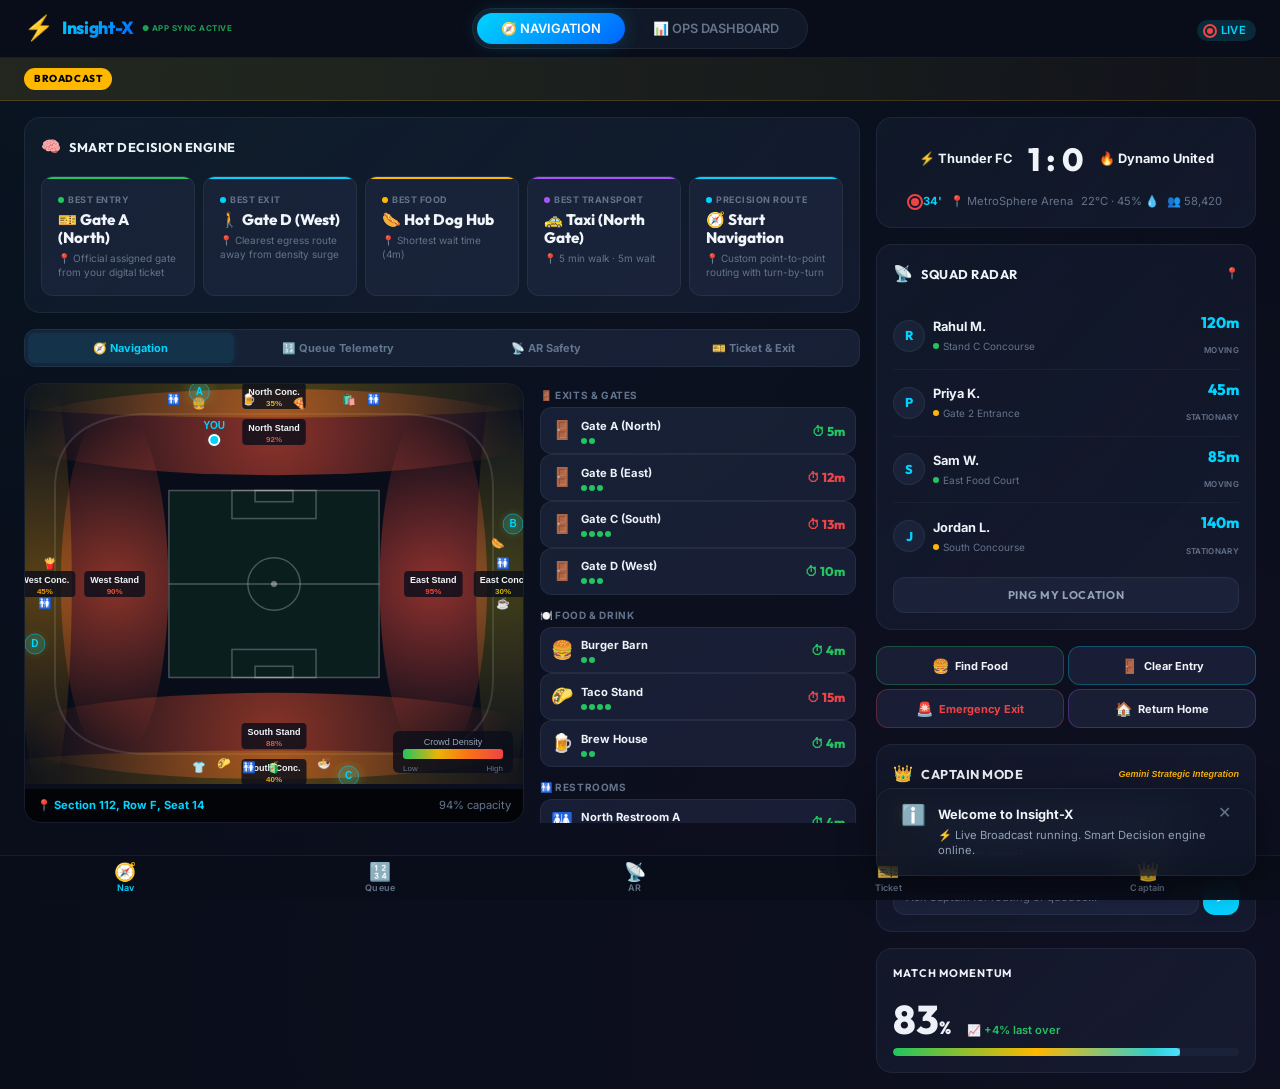
==== commit 61a9e501: "Resolve conflict and commit system changes" ====
--- a/index.html
+++ b/index.html
@@ -3,8 +3,8 @@
 <head>
   <meta charset="UTF-8">
   <meta name="viewport" content="width=device-width, initial-scale=1.0">
-  <meta name="description" content="VenueFlow — Smart Venue Experience Platform for real-time crowd intelligence, wait time optimization, and seamless event coordination at large-scale sporting venues.">
-  <title>VenueFlow — Smart Venue Experience Platform</title>
+  <meta name="description" content="Insight-X — Smart Venue Experience Platform for real-time crowd intelligence, wait time optimization, and seamless event coordination at large-scale sporting venues.">
+  <title>Insight-X — Smart Venue Experience Platform</title>
 
   <!-- Stylesheets -->
   <link rel="stylesheet" href="css/global.css">
@@ -21,7 +21,7 @@
     <!-- Logo -->
     <div class="app-header__logo">
       <span style="font-size:24px">⚡</span>
-      <span class="app-header__brand">VenueFlow</span>
+      <span class="app-header__brand">Insight-X</span>
       <span class="app-header__sync">● APP SYNC ACTIVE</span>
     </div>
 
@@ -35,21 +35,57 @@
       </button>
     </div>
 
-    <!-- Right side: API status + Settings -->
+    <!-- Right side: Broadcast Status -->
     <div class="app-header__right">
       <span id="api-status-indicator">
-        <span class="badge badge--yellow">🔄 Simulated</span>
+        <span class="badge badge--blue" aria-label="Live Broadcast Status" title="Live Broadcast">
+          <span class="live-dot" style="width:6px;height:6px;margin-right:4px"></span> LIVE
+        </span>
       </span>
-      <button class="btn btn-ghost btn-sm" id="settings-btn" title="API Settings" style="font-size:16px;padding:4px 8px">
-        ⚙️
-      </button>
     </div>
   </header>
 
-  <!-- ===== Settings Modal ===== -->
-  <div class="settings-modal-overlay" id="settings-modal-overlay">
-    <div class="settings-modal" id="settings-modal-content">
-      <!-- Content injected by app.js -->
+  <!-- ===== Return Home Modal ===== -->
+  <div class="settings-modal-overlay" id="return-home-overlay" aria-hidden="true" role="dialog" aria-labelledby="return-home-title">
+    <div class="settings-modal" id="return-home-modal-content">
+      <div class="settings-header">
+        <h3 id="return-home-title" style="font-family:var(--font-heading);display:flex;align-items:center;gap:8px">
+          🚗 Return Home
+        </h3>
+        <button class="btn btn-ghost" id="return-home-close" style="font-size:20px;padding:4px 8px" aria-label="Close modal">✕</button>
+      </div>
+
+      <div class="settings-body">
+        <p class="settings-section__desc" style="margin-top:0">Book a ride to leave the venue securely.</p>
+        
+        <div class="settings-field">
+          <label class="settings-label" for="pickup-loc">Pickup Location</label>
+          <input type="text" class="settings-input" id="pickup-loc" value="Insight-X Stadium" disabled aria-label="Pickup Location">
+        </div>
+        
+        <div class="settings-field">
+          <label class="settings-label" for="dest-loc">Destination Address</label>
+          <input type="text" class="settings-input" id="dest-loc" placeholder="Where to?" aria-label="Destination Address">
+        </div>
+
+        <div style="display:flex;flex-direction:column;gap:12px;margin-top:20px">
+          <button class="btn btn-secondary" id="btn-uber" style="display:flex;align-items:center;justify-content:space-between;width:100%;height:52px;border:1px solid #000;background:#000;color:#fff" aria-label="Book with Uber">
+            <span style="display:flex;align-items:center;gap:12px">
+              <span style="font-size:20px">Uber</span>
+              <span style="font-size:12px;opacity:0.8">Get a ride</span>
+            </span>
+            <span>➔</span>
+          </button>
+          
+          <button class="btn btn-secondary" id="btn-ola" style="display:flex;align-items:center;justify-content:space-between;width:100%;height:52px;border:1px solid #DDF93C;background:#DDF93C;color:#000" aria-label="Book with Ola">
+            <span style="display:flex;align-items:center;gap:12px">
+              <span style="font-size:20px;font-weight:700">Ola</span>
+              <span style="font-size:12px;opacity:0.8">Book a cab</span>
+            </span>
+            <span>➔</span>
+          </button>
+        </div>
+      </div>
     </div>
   </div>
 
--- a/css/global.css
+++ b/css/global.css
@@ -1,5 +1,5 @@
 /* ============================================================
-   VenueFlow — Design System
+   Insight-X — Design System
    ============================================================ */
 
 @import url('https://fonts.googleapis.com/css2?family=Inter:wght@300;400;500;600;700&family=Outfit:wght@400;500;600;700;800&display=swap');
--- a/css/attendee.css
+++ b/css/attendee.css
@@ -1,5 +1,5 @@
 /* ============================================================
-   VenueFlow Attendee — Desktop + Mobile Layout
+   Insight-X Attendee — Desktop + Mobile Layout
    Reference: YelloveOS-style full-width dashboard
    ============================================================ */
 
@@ -43,17 +43,17 @@
 }
 
 .vf-broadcast__text {
+  display: inline-block;
   font-size: var(--text-sm);
   color: var(--color-text-secondary);
   white-space: nowrap;
-  overflow: hidden;
-  text-overflow: ellipsis;
-  animation: marquee 25s linear infinite;
+  animation: marquee 20s linear infinite;
+  padding-left: 100%;
 }
 
 @keyframes marquee {
   0% { transform: translateX(0); }
-  100% { transform: translateX(-50%); }
+  100% { transform: translateX(-100%); }
 }
 
 /* ---- Panels ---- */
@@ -232,8 +232,7 @@
 .vf-map-overlay__cap { color: var(--color-text-muted); }
 
 .vf-active-route-bar {
-  position: absolute;
-  top: 0; left: 0; right: 0;
+  position: relative;
   display: flex;
   align-items: center;
   gap: 8px;
--- a/css/dashboard.css
+++ b/css/dashboard.css
@@ -1,5 +1,5 @@
 /* ============================================================
-   VenueFlow — Operations Dashboard Styles
+   Insight-X — Operations Dashboard Styles
    ============================================================ */
 
 .dashboard-view {
